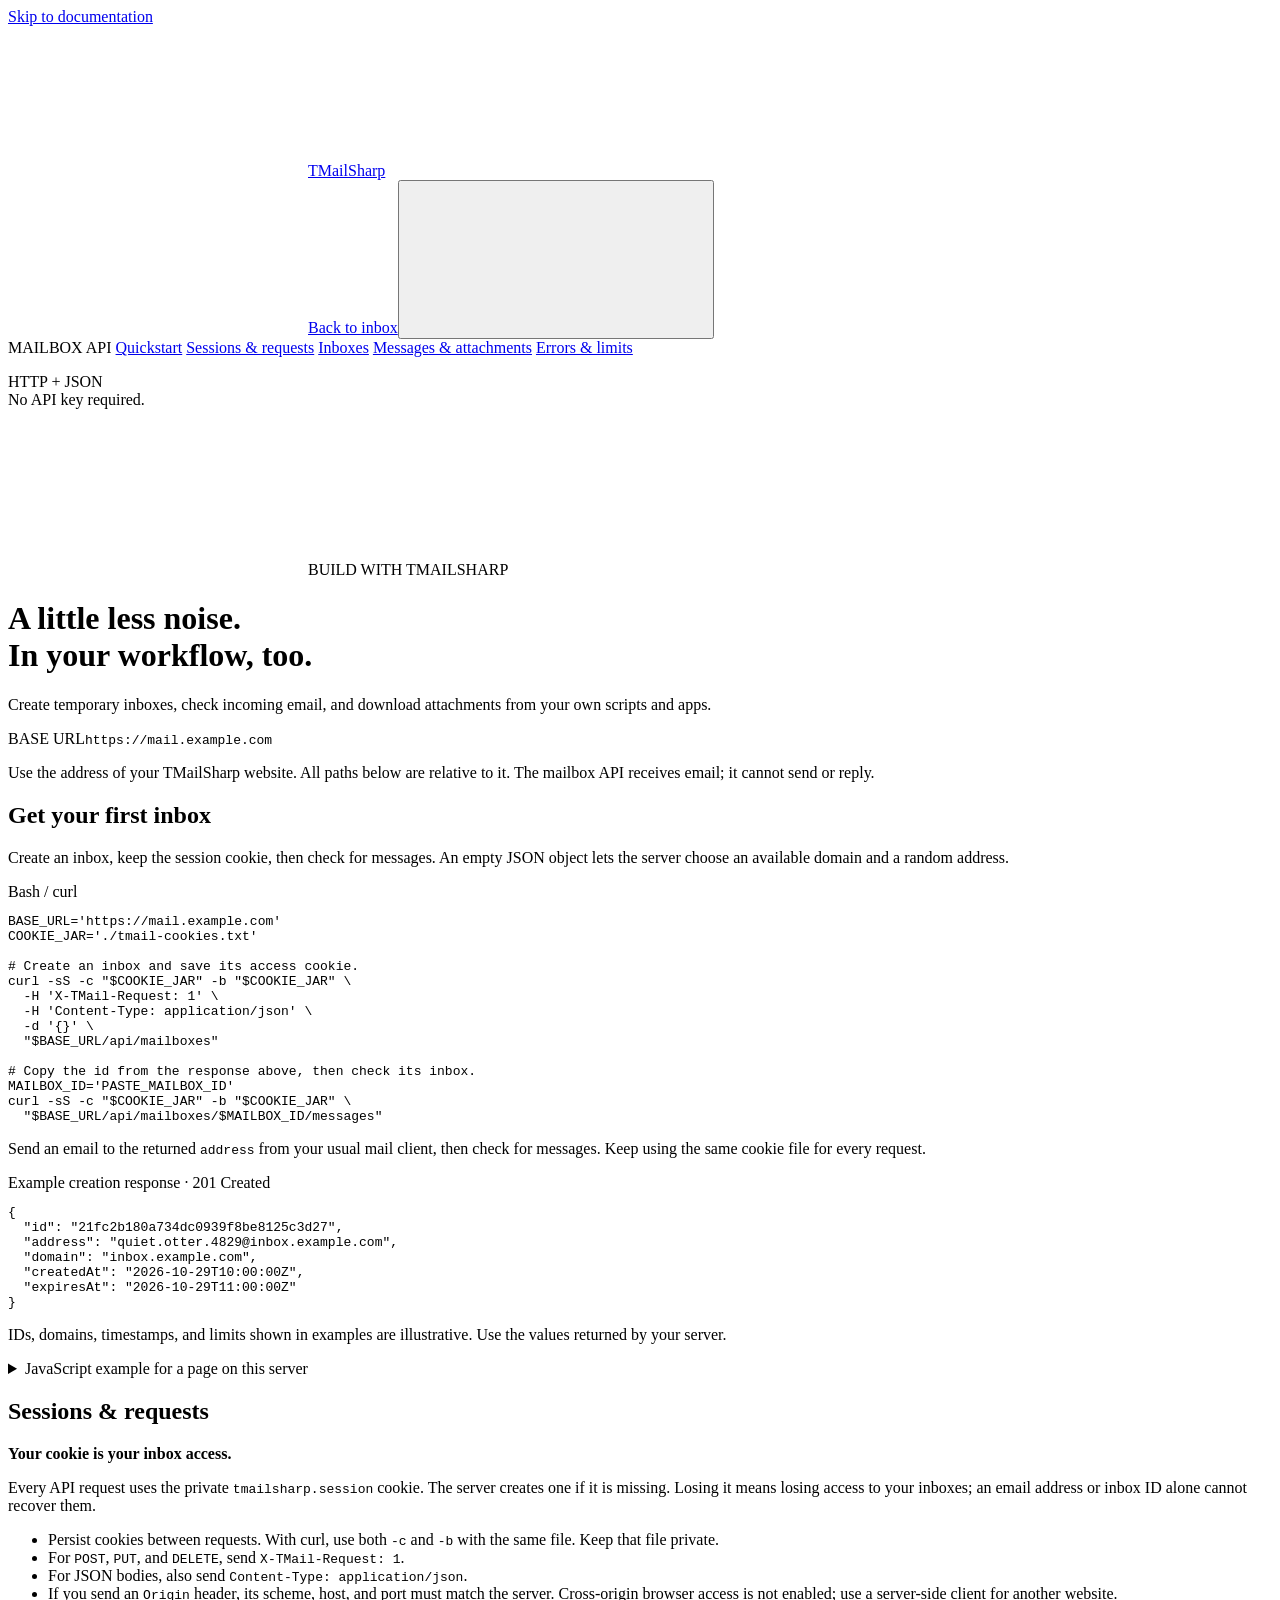
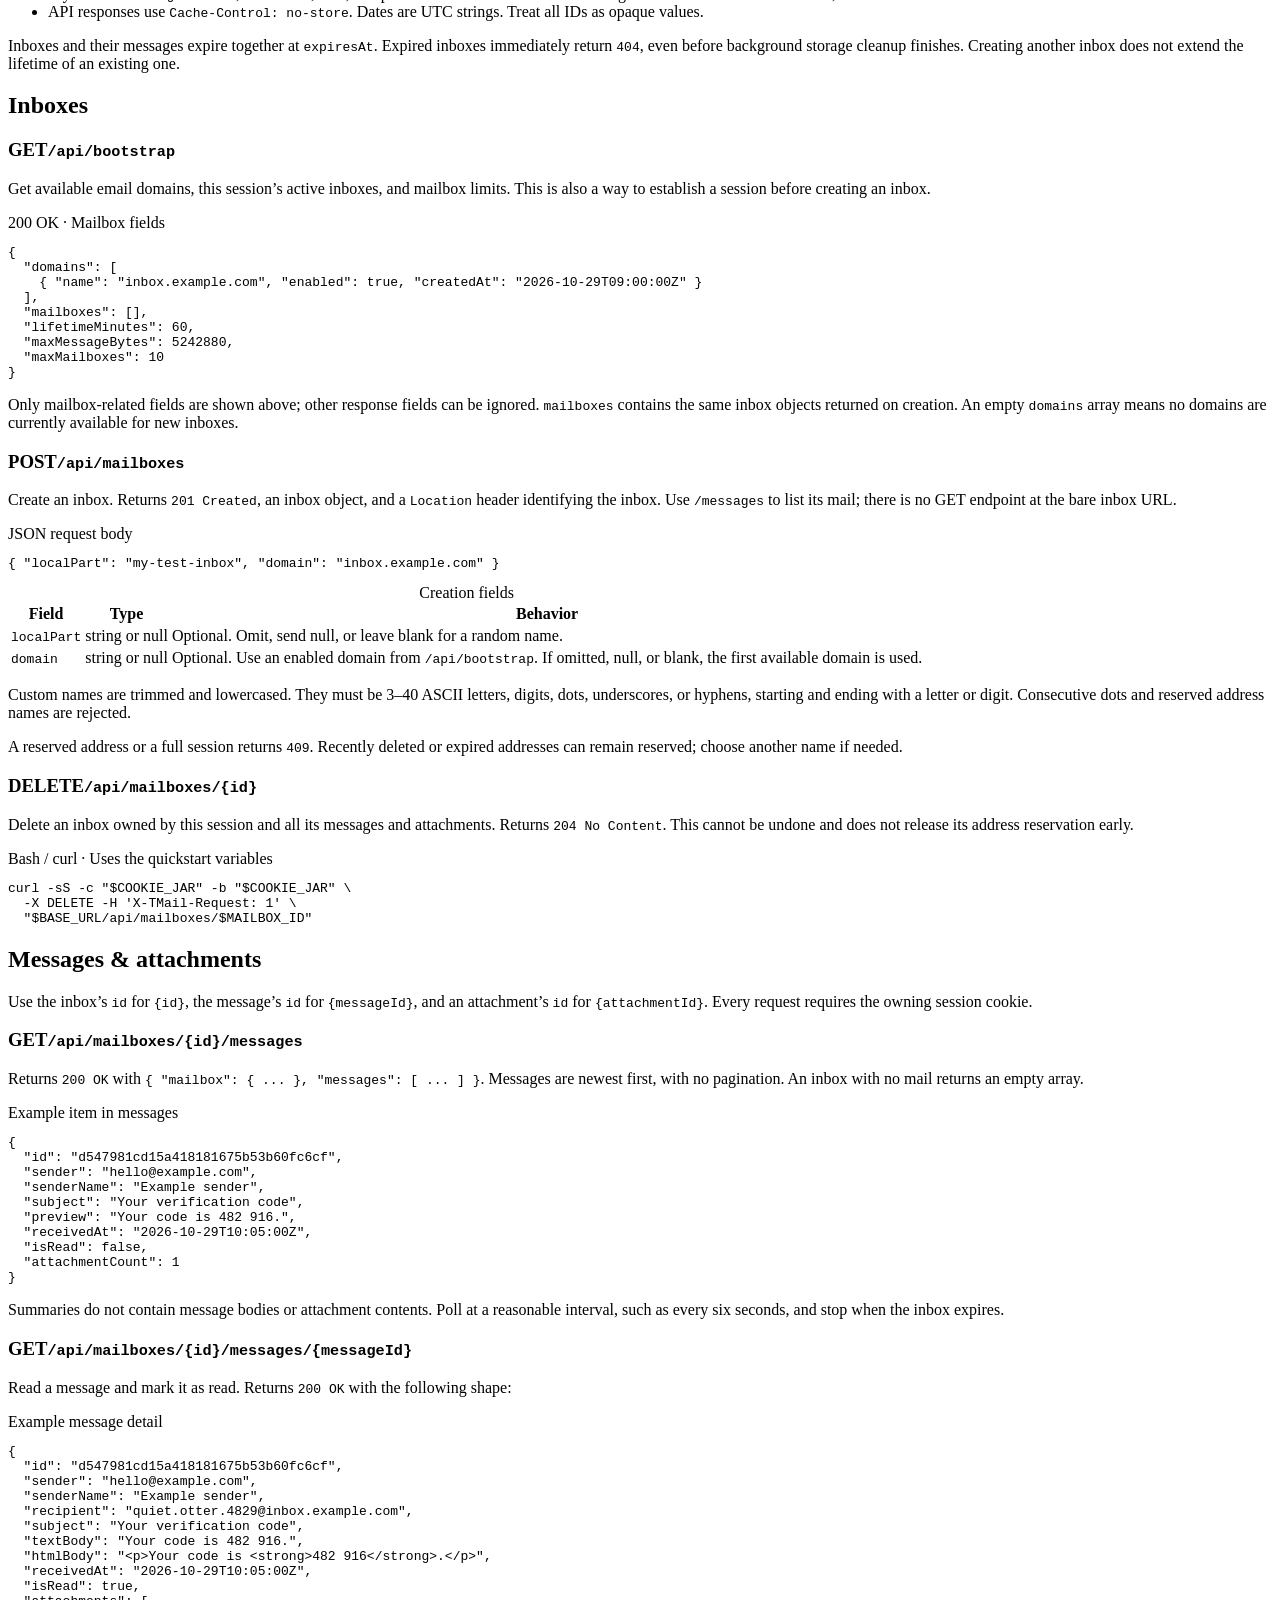
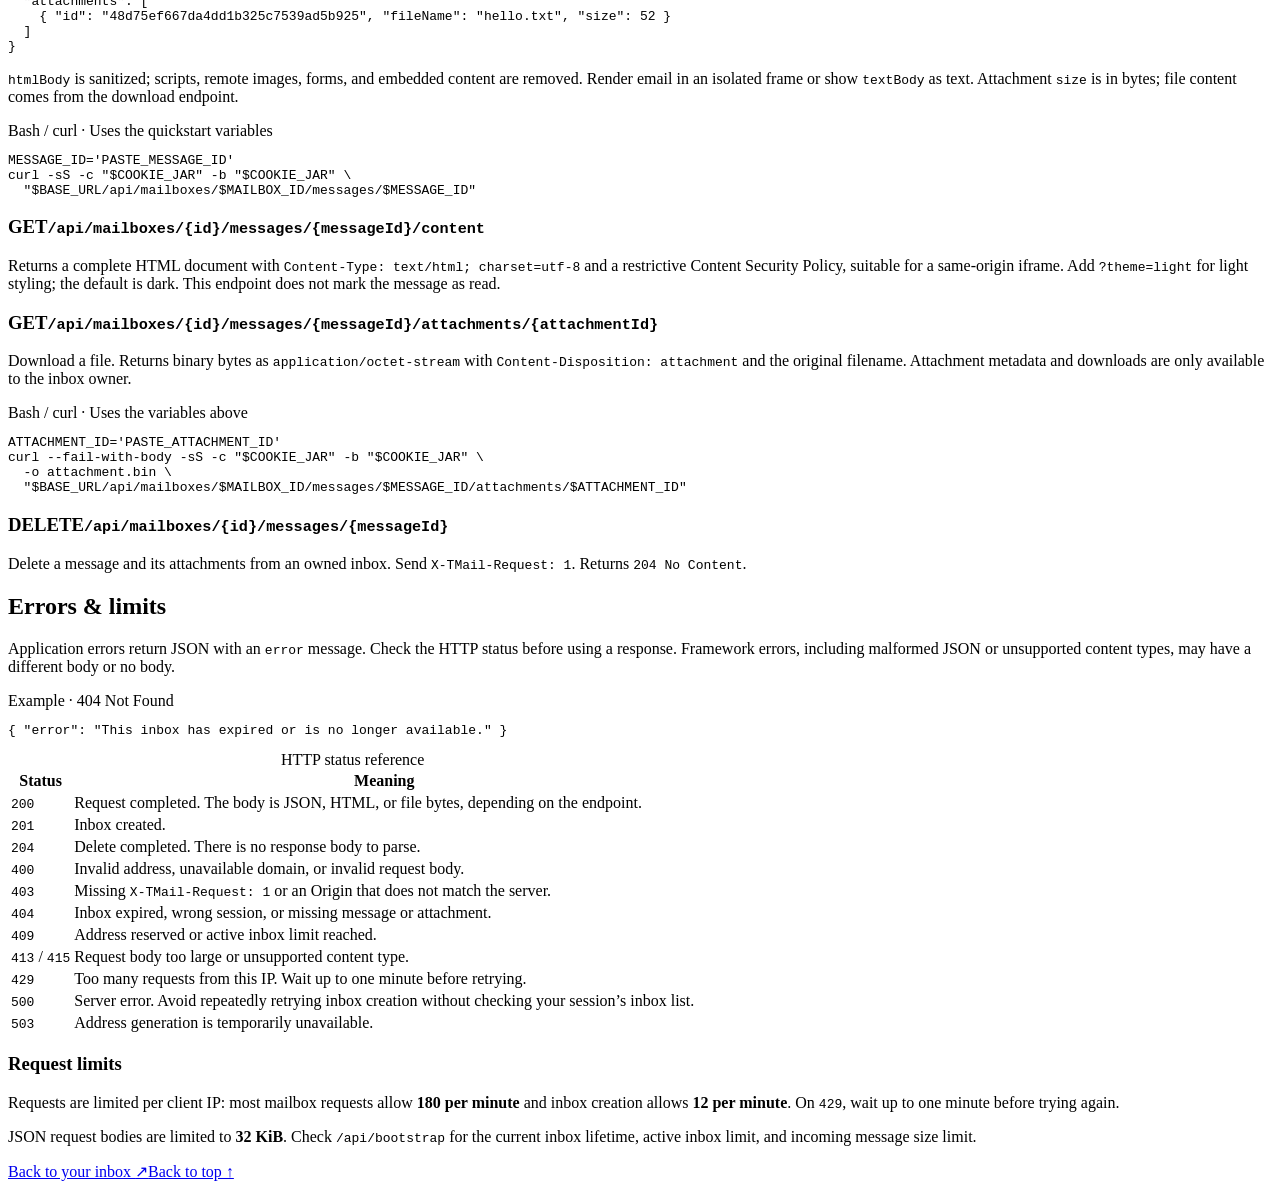
==== src/TMailSharp.Web/wwwroot/docs/index.html @ 3d4d0dec "DOCS" ====
<!doctype html>
<html lang="en" data-theme="dark">
<head>
  <meta charset="utf-8">
  <meta name="viewport" content="width=device-width, initial-scale=1">
  <meta name="description" content="Use the TMailSharp mailbox API to create temporary inboxes, read incoming email, and download attachments. Examples, session access, endpoints, and errors.">
  <meta name="theme-color" content="#0b1120">
  <title>Mailbox API documentation — TMailSharp</title>
  <link rel="icon" href="/favicon.svg" type="image/svg+xml">
  <script src="/theme.js"></script>
  <link rel="stylesheet" href="/app.css">
  <link rel="stylesheet" href="/docs/docs.css">
  <script src="/docs/docs.js" type="module"></script>
</head>
<body class="docs-page">
  <a class="docs-skip" href="#main-content">Skip to documentation</a>
  <header class="docs-header">
    <a href="/" class="brand" aria-label="TMailSharp home"><span class="brand-mark"><svg aria-hidden="true"><use href="/icons.svg#mail"/></svg></span><span>TMail<span class="brand-light">Sharp</span></span></a>
    <div class="docs-header-actions"><a href="/" class="text-button"><svg aria-hidden="true"><use href="/icons.svg#back"/></svg>Back to inbox</a><button id="theme-toggle" class="icon-button" aria-label="Switch to light mode"><svg aria-hidden="true"><use href="/icons.svg#sun"/></svg></button></div>
  </header>

  <div class="docs-layout">
    <nav class="docs-nav" aria-label="On this page">
      <span class="nav-section-label">MAILBOX API</span>
      <a href="#quickstart">Quickstart</a>
      <a href="#sessions">Sessions &amp; requests</a>
      <a href="#inboxes">Inboxes</a>
      <a href="#messages">Messages &amp; attachments</a>
      <a href="#errors">Errors &amp; limits</a>
      <p>HTTP + JSON<br>No API key required.</p>
    </nav>

    <main id="main-content" class="docs-content" tabindex="-1">
      <div class="docs-intro">
        <div class="eyebrow"><svg aria-hidden="true"><use href="/icons.svg#code"/></svg>BUILD WITH TMAILSHARP</div>
        <h1>A little less noise.<br>In your workflow, too.</h1>
        <p>Create temporary inboxes, check incoming email, and download attachments from your own scripts and apps.</p>
        <div class="docs-base"><span>BASE URL</span><code data-origin>https://mail.example.com</code></div>
        <p class="docs-caption">Use the address of your TMailSharp website. All paths below are relative to it. The mailbox API receives email; it cannot send or reply.</p>
      </div>

      <section id="quickstart" class="docs-section" aria-labelledby="quickstart-heading">
        <h2 id="quickstart-heading">Get your first inbox</h2>
        <p>Create an inbox, keep the session cookie, then check for messages. An empty JSON object lets the server choose an available domain and a random address.</p>
        <div class="docs-code"><div class="docs-code-heading"><span>Bash / curl</span></div><pre data-copyable aria-label="Quickstart curl commands"><code>BASE_URL=<span data-shell-origin>'https://mail.example.com'</span>
COOKIE_JAR='./tmail-cookies.txt'

# Create an inbox and save its access cookie.
curl -sS -c "$COOKIE_JAR" -b "$COOKIE_JAR" \
  -H 'X-TMail-Request: 1' \
  -H 'Content-Type: application/json' \
  -d '{}' \
  "$BASE_URL/api/mailboxes"

# Copy the id from the response above, then check its inbox.
MAILBOX_ID='PASTE_MAILBOX_ID'
curl -sS -c "$COOKIE_JAR" -b "$COOKIE_JAR" \
  "$BASE_URL/api/mailboxes/$MAILBOX_ID/messages"</code></pre></div>
        <p>Send an email to the returned <code>address</code> from your usual mail client, then check for messages. Keep using the same cookie file for every request.</p>
        <div class="docs-code"><div class="docs-code-heading"><span>Example creation response · 201 Created</span></div><pre data-copyable aria-label="Example inbox response"><code>{
  "id": "21fc2b180a734dc0939f8be8125c3d27",
  "address": "quiet.otter.4829@inbox.example.com",
  "domain": "inbox.example.com",
  "createdAt": "2026-10-29T10:00:00Z",
  "expiresAt": "2026-10-29T11:00:00Z"
}</code></pre></div>
        <p class="docs-caption">IDs, domains, timestamps, and limits shown in examples are illustrative. Use the values returned by your server.</p>
        <details class="docs-details">
          <summary>JavaScript example for a page on this server</summary>
          <p>Browser requests must use the same origin as TMailSharp. The browser stores the HttpOnly cookie automatically; JavaScript does not need to read it.</p>
          <div class="docs-code"><div class="docs-code-heading"><span>JavaScript / fetch</span></div><pre data-copyable aria-label="JavaScript inbox example"><code>const created = await fetch('/api/mailboxes', {
  method: 'POST',
  credentials: 'same-origin',
  headers: {
    'Content-Type': 'application/json',
    'X-TMail-Request': '1'
  },
  body: JSON.stringify({})
});
const inbox = await created.json();
if (!created.ok) throw new Error(inbox.error || `HTTP ${created.status}`);

const response = await fetch(`/api/mailboxes/${inbox.id}/messages`, {
  credentials: 'same-origin'
});
const result = await response.json();
if (!response.ok) throw new Error(result.error || `HTTP ${response.status}`);
console.log(inbox.address, result.messages);</code></pre></div>
        </details>
      </section>

      <section id="sessions" class="docs-section" aria-labelledby="sessions-heading">
        <h2 id="sessions-heading">Sessions &amp; requests</h2>
        <div class="docs-note"><strong>Your cookie is your inbox access.</strong><p>Every API request uses the private <code>tmailsharp.session</code> cookie. The server creates one if it is missing. Losing it means losing access to your inboxes; an email address or inbox ID alone cannot recover them.</p></div>
        <ul>
          <li>Persist cookies between requests. With curl, use both <code>-c</code> and <code>-b</code> with the same file. Keep that file private.</li>
          <li>For <code>POST</code>, <code>PUT</code>, and <code>DELETE</code>, send <code>X-TMail-Request: 1</code>.</li>
          <li>For JSON bodies, also send <code>Content-Type: application/json</code>.</li>
          <li>If you send an <code>Origin</code> header, its scheme, host, and port must match the server. Cross-origin browser access is not enabled; use a server-side client for another website.</li>
          <li>API responses use <code>Cache-Control: no-store</code>. Dates are UTC strings. Treat all IDs as opaque values.</li>
        </ul>
        <p>Inboxes and their messages expire together at <code>expiresAt</code>. Expired inboxes immediately return <code>404</code>, even before background storage cleanup finishes. Creating another inbox does not extend the lifetime of an existing one.</p>
      </section>

      <section id="inboxes" class="docs-section" aria-labelledby="inboxes-heading">
        <h2 id="inboxes-heading">Inboxes</h2>
        <article class="docs-endpoint" id="bootstrap">
          <h3><span class="docs-method">GET</span><code>/api/bootstrap</code></h3>
          <p>Get available email domains, this session’s active inboxes, and mailbox limits. This is also a way to establish a session before creating an inbox.</p>
          <div class="docs-code"><div class="docs-code-heading"><span>200 OK · Mailbox fields</span></div><pre data-copyable aria-label="Bootstrap mailbox fields"><code>{
  "domains": [
    { "name": "inbox.example.com", "enabled": true, "createdAt": "2026-10-29T09:00:00Z" }
  ],
  "mailboxes": [],
  "lifetimeMinutes": 60,
  "maxMessageBytes": 5242880,
  "maxMailboxes": 10
}</code></pre></div>
          <p>Only mailbox-related fields are shown above; other response fields can be ignored. <code>mailboxes</code> contains the same inbox objects returned on creation. An empty <code>domains</code> array means no domains are currently available for new inboxes.</p>
        </article>
        <article class="docs-endpoint" id="create-inbox">
          <h3><span class="docs-method docs-method-post">POST</span><code>/api/mailboxes</code></h3>
          <p>Create an inbox. Returns <code>201 Created</code>, an inbox object, and a <code>Location</code> header identifying the inbox. Use <code>/messages</code> to list its mail; there is no GET endpoint at the bare inbox URL.</p>
          <div class="docs-code"><div class="docs-code-heading"><span>JSON request body</span></div><pre data-copyable aria-label="Create inbox request"><code>{ "localPart": "my-test-inbox", "domain": "inbox.example.com" }</code></pre></div>
          <div class="docs-table-wrap"><table><caption>Creation fields</caption><thead><tr><th>Field</th><th>Type</th><th>Behavior</th></tr></thead><tbody>
            <tr><td><code>localPart</code></td><td>string or null</td><td>Optional. Omit, send null, or leave blank for a random name.</td></tr>
            <tr><td><code>domain</code></td><td>string or null</td><td>Optional. Use an enabled domain from <code>/api/bootstrap</code>. If omitted, null, or blank, the first available domain is used.</td></tr>
          </tbody></table></div>
          <p>Custom names are trimmed and lowercased. They must be 3–40 ASCII letters, digits, dots, underscores, or hyphens, starting and ending with a letter or digit. Consecutive dots and reserved address names are rejected.</p>
          <p>A reserved address or a full session returns <code>409</code>. Recently deleted or expired addresses can remain reserved; choose another name if needed.</p>
        </article>
        <article class="docs-endpoint" id="delete-inbox">
          <h3><span class="docs-method docs-method-delete">DELETE</span><code>/api/mailboxes/{id}</code></h3>
          <p>Delete an inbox owned by this session and all its messages and attachments. Returns <code>204 No Content</code>. This cannot be undone and does not release its address reservation early.</p>
          <div class="docs-code"><div class="docs-code-heading"><span>Bash / curl · Uses the quickstart variables</span></div><pre data-copyable aria-label="Delete inbox command"><code>curl -sS -c "$COOKIE_JAR" -b "$COOKIE_JAR" \
  -X DELETE -H 'X-TMail-Request: 1' \
  "$BASE_URL/api/mailboxes/$MAILBOX_ID"</code></pre></div>
        </article>
      </section>

      <section id="messages" class="docs-section" aria-labelledby="messages-heading">
        <h2 id="messages-heading">Messages &amp; attachments</h2>
        <p>Use the inbox’s <code>id</code> for <code>{id}</code>, the message’s <code>id</code> for <code>{messageId}</code>, and an attachment’s <code>id</code> for <code>{attachmentId}</code>. Every request requires the owning session cookie.</p>
        <article class="docs-endpoint" id="list-messages">
          <h3><span class="docs-method">GET</span><code>/api/mailboxes/{id}/messages</code></h3>
          <p>Returns <code>200 OK</code> with <code>{ "mailbox": { ... }, "messages": [ ... ] }</code>. Messages are newest first, with no pagination. An inbox with no mail returns an empty array.</p>
          <div class="docs-code"><div class="docs-code-heading"><span>Example item in messages</span></div><pre data-copyable aria-label="Message summary response"><code>{
  "id": "d547981cd15a418181675b53b60fc6cf",
  "sender": "hello@example.com",
  "senderName": "Example sender",
  "subject": "Your verification code",
  "preview": "Your code is 482 916.",
  "receivedAt": "2026-10-29T10:05:00Z",
  "isRead": false,
  "attachmentCount": 1
}</code></pre></div>
          <p>Summaries do not contain message bodies or attachment contents. Poll at a reasonable interval, such as every six seconds, and stop when the inbox expires.</p>
        </article>
        <article class="docs-endpoint" id="read-message">
          <h3><span class="docs-method">GET</span><code>/api/mailboxes/{id}/messages/{messageId}</code></h3>
          <p>Read a message and mark it as read. Returns <code>200 OK</code> with the following shape:</p>
          <div class="docs-code"><div class="docs-code-heading"><span>Example message detail</span></div><pre data-copyable aria-label="Message detail response"><code>{
  "id": "d547981cd15a418181675b53b60fc6cf",
  "sender": "hello@example.com",
  "senderName": "Example sender",
  "recipient": "quiet.otter.4829@inbox.example.com",
  "subject": "Your verification code",
  "textBody": "Your code is 482 916.",
  "htmlBody": "&lt;p&gt;Your code is &lt;strong&gt;482 916&lt;/strong&gt;.&lt;/p&gt;",
  "receivedAt": "2026-10-29T10:05:00Z",
  "isRead": true,
  "attachments": [
    { "id": "48d75ef667da4dd1b325c7539ad5b925", "fileName": "hello.txt", "size": 52 }
  ]
}</code></pre></div>
          <p><code>htmlBody</code> is sanitized; scripts, remote images, forms, and embedded content are removed. Render email in an isolated frame or show <code>textBody</code> as text. Attachment <code>size</code> is in bytes; file content comes from the download endpoint.</p>
          <div class="docs-code"><div class="docs-code-heading"><span>Bash / curl · Uses the quickstart variables</span></div><pre data-copyable aria-label="Read message command"><code>MESSAGE_ID='PASTE_MESSAGE_ID'
curl -sS -c "$COOKIE_JAR" -b "$COOKIE_JAR" \
  "$BASE_URL/api/mailboxes/$MAILBOX_ID/messages/$MESSAGE_ID"</code></pre></div>
        </article>
        <article class="docs-endpoint" id="message-html">
          <h3><span class="docs-method">GET</span><code>/api/mailboxes/{id}/messages/{messageId}/content</code></h3>
          <p>Returns a complete HTML document with <code>Content-Type: text/html; charset=utf-8</code> and a restrictive Content Security Policy, suitable for a same-origin iframe. Add <code>?theme=light</code> for light styling; the default is dark. This endpoint does not mark the message as read.</p>
        </article>
        <article class="docs-endpoint" id="download-attachment">
          <h3><span class="docs-method">GET</span><code>/api/mailboxes/{id}/messages/{messageId}/attachments/{attachmentId}</code></h3>
          <p>Download a file. Returns binary bytes as <code>application/octet-stream</code> with <code>Content-Disposition: attachment</code> and the original filename. Attachment metadata and downloads are only available to the inbox owner.</p>
          <div class="docs-code"><div class="docs-code-heading"><span>Bash / curl · Uses the variables above</span></div><pre data-copyable aria-label="Download attachment command"><code>ATTACHMENT_ID='PASTE_ATTACHMENT_ID'
curl --fail-with-body -sS -c "$COOKIE_JAR" -b "$COOKIE_JAR" \
  -o attachment.bin \
  "$BASE_URL/api/mailboxes/$MAILBOX_ID/messages/$MESSAGE_ID/attachments/$ATTACHMENT_ID"</code></pre></div>
        </article>
        <article class="docs-endpoint" id="delete-message">
          <h3><span class="docs-method docs-method-delete">DELETE</span><code>/api/mailboxes/{id}/messages/{messageId}</code></h3>
          <p>Delete a message and its attachments from an owned inbox. Send <code>X-TMail-Request: 1</code>. Returns <code>204 No Content</code>.</p>
        </article>
      </section>

      <section id="errors" class="docs-section" aria-labelledby="errors-heading">
        <h2 id="errors-heading">Errors &amp; limits</h2>
        <p>Application errors return JSON with an <code>error</code> message. Check the HTTP status before using a response. Framework errors, including malformed JSON or unsupported content types, may have a different body or no body.</p>
        <div class="docs-code"><div class="docs-code-heading"><span>Example · 404 Not Found</span></div><pre data-copyable aria-label="Error response"><code>{ "error": "This inbox has expired or is no longer available." }</code></pre></div>
        <div class="docs-table-wrap"><table><caption>HTTP status reference</caption><thead><tr><th>Status</th><th>Meaning</th></tr></thead><tbody>
          <tr><td><code>200</code></td><td>Request completed. The body is JSON, HTML, or file bytes, depending on the endpoint.</td></tr>
          <tr><td><code>201</code></td><td>Inbox created.</td></tr>
          <tr><td><code>204</code></td><td>Delete completed. There is no response body to parse.</td></tr>
          <tr><td><code>400</code></td><td>Invalid address, unavailable domain, or invalid request body.</td></tr>
          <tr><td><code>403</code></td><td>Missing <code>X-TMail-Request: 1</code> or an Origin that does not match the server.</td></tr>
          <tr><td><code>404</code></td><td>Inbox expired, wrong session, or missing message or attachment.</td></tr>
          <tr><td><code>409</code></td><td>Address reserved or active inbox limit reached.</td></tr>
          <tr><td><code>413</code> / <code>415</code></td><td>Request body too large or unsupported content type.</td></tr>
          <tr><td><code>429</code></td><td>Too many requests from this IP. Wait up to one minute before retrying.</td></tr>
          <tr><td><code>500</code></td><td>Server error. Avoid repeatedly retrying inbox creation without checking your session’s inbox list.</td></tr>
          <tr><td><code>503</code></td><td>Address generation is temporarily unavailable.</td></tr>
        </tbody></table></div>
        <h3 class="docs-subheading">Request limits</h3>
        <p>Requests are limited per client IP: most mailbox requests allow <strong>180 per minute</strong> and inbox creation allows <strong>12 per minute</strong>. On <code>429</code>, wait up to one minute before trying again.</p>
        <p>JSON request bodies are limited to <strong>32 KiB</strong>. Check <code>/api/bootstrap</code> for the current inbox lifetime, active inbox limit, and incoming message size limit.</p>
      </section>
      <footer class="docs-footer"><a href="/">Back to your inbox <span aria-hidden="true">↗</span></a><a href="#main-content">Back to top ↑</a></footer>
    </main>
  </div>
  <div id="copy-status" class="docs-sr-only" role="status" aria-live="polite"></div>
</body>
</html>
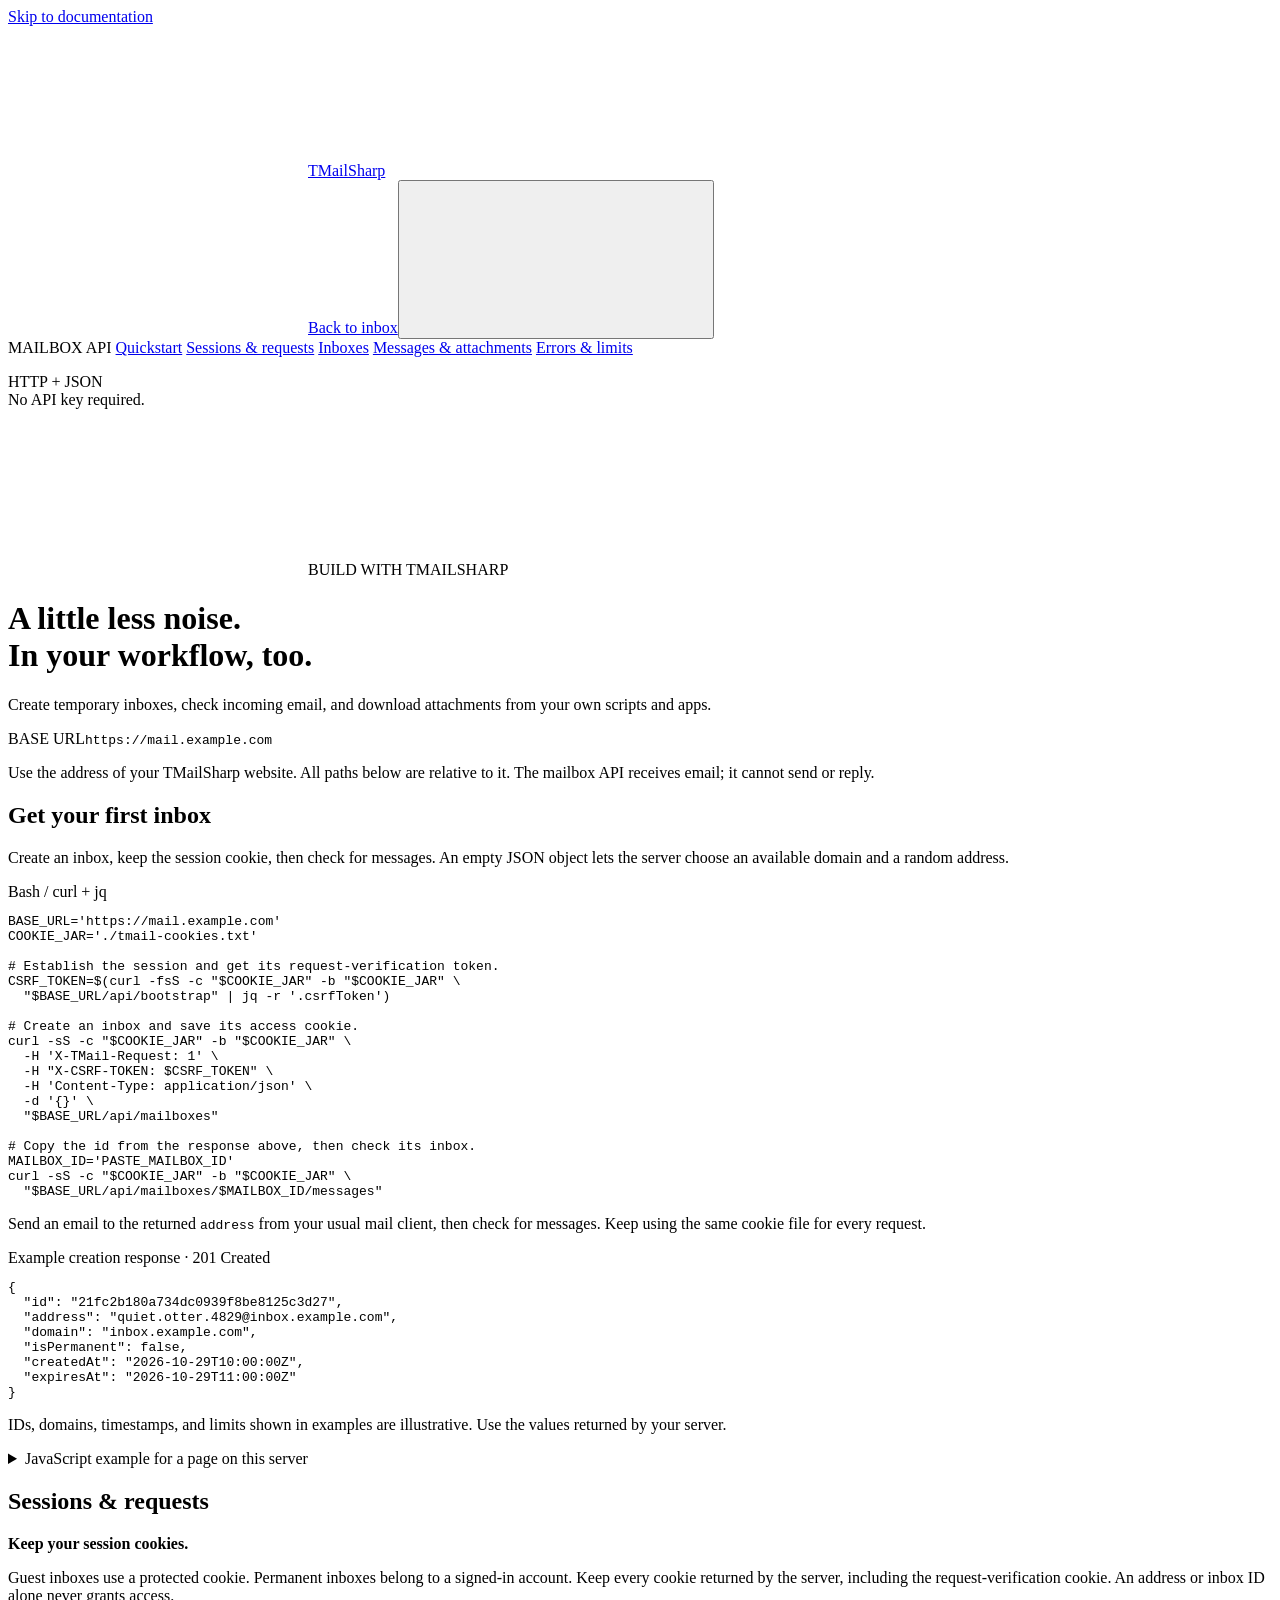
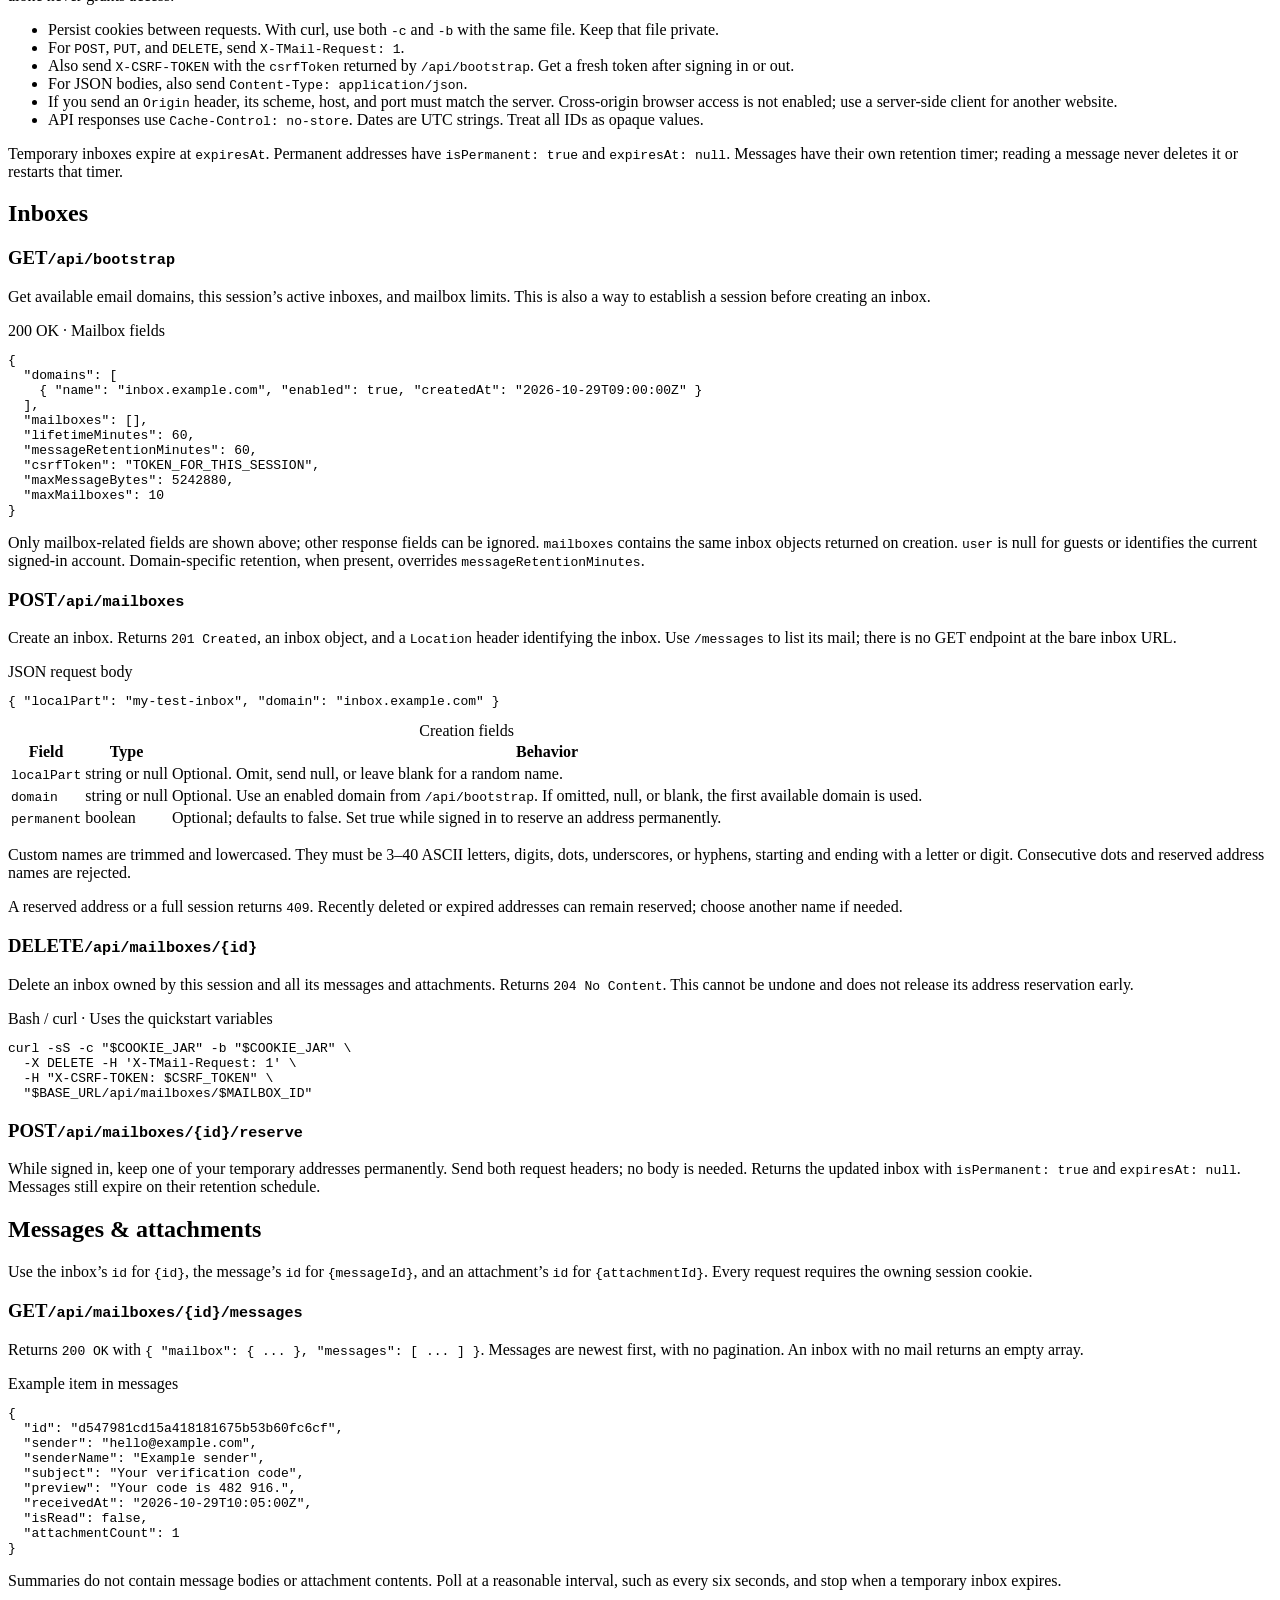
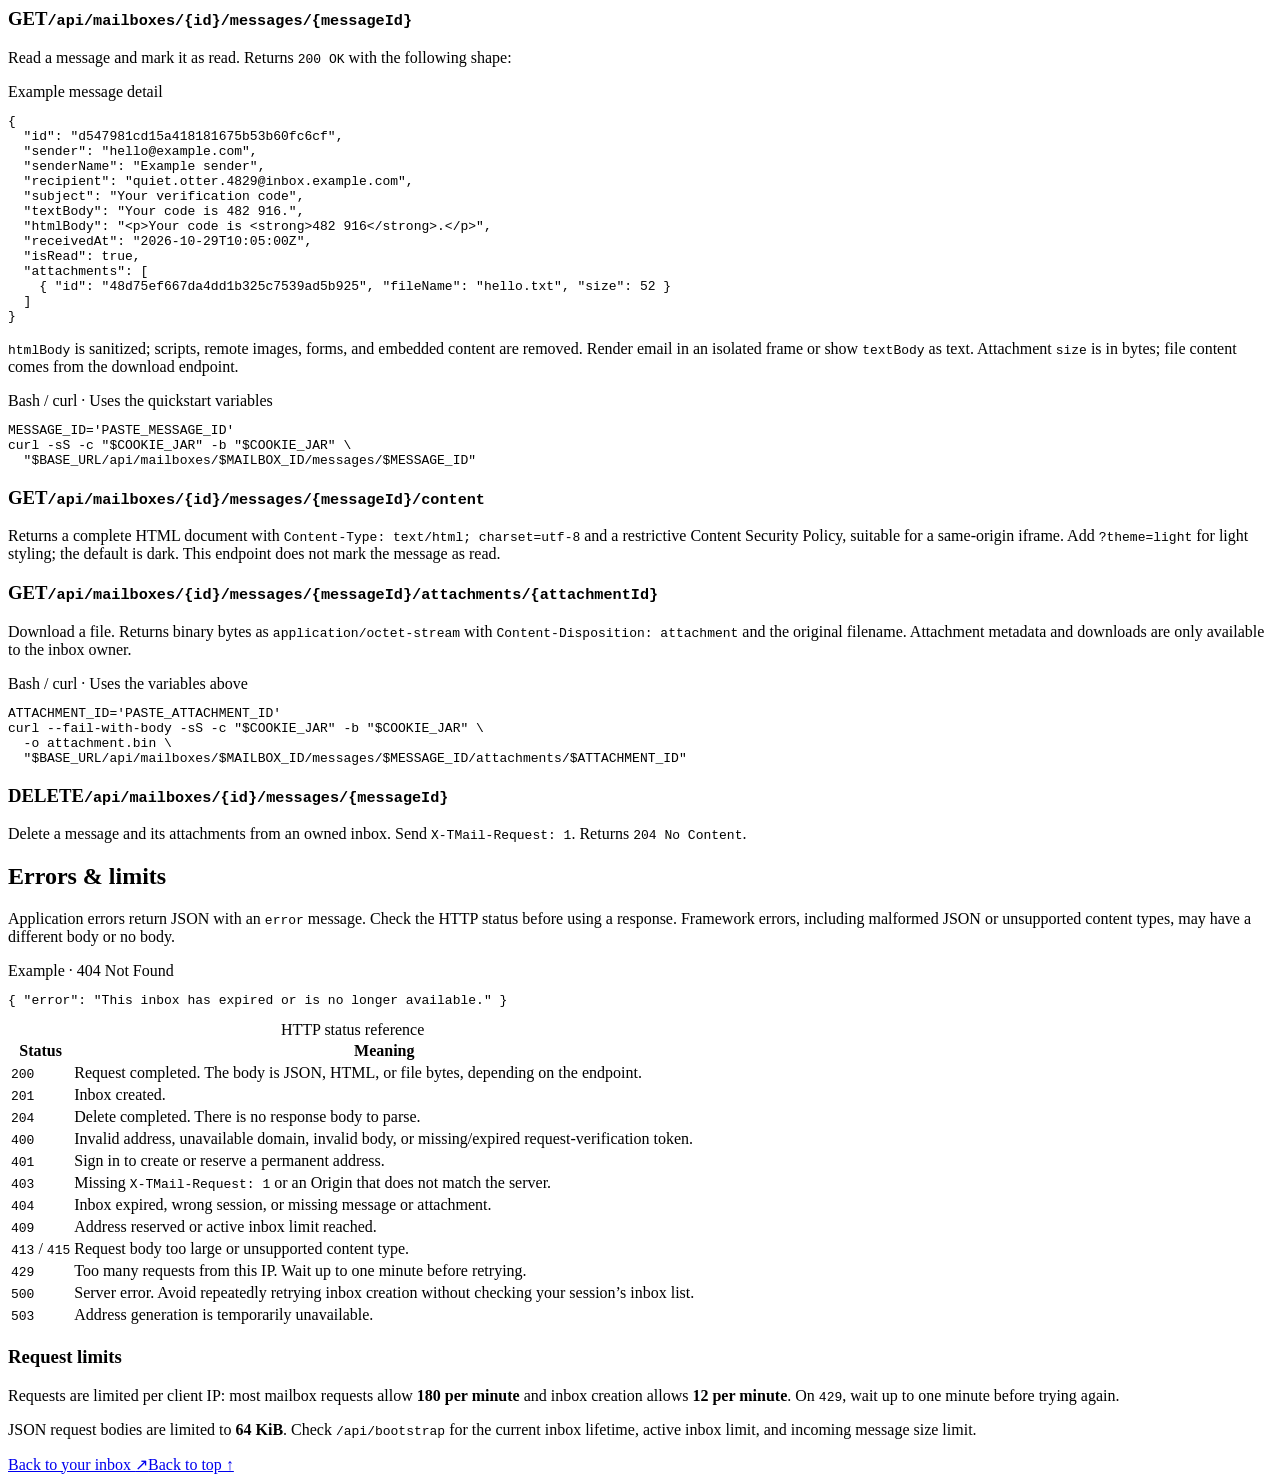
==== commit 67f7bfb2: "Migrate v1.1.0 to MVC and Identity with permanent mailboxes" ====
--- a/src/TMailSharp.Web/wwwroot/docs/index.html
+++ b/src/TMailSharp.Web/wwwroot/docs/index.html
@@ -42,12 +42,17 @@
       <section id="quickstart" class="docs-section" aria-labelledby="quickstart-heading">
         <h2 id="quickstart-heading">Get your first inbox</h2>
         <p>Create an inbox, keep the session cookie, then check for messages. An empty JSON object lets the server choose an available domain and a random address.</p>
-        <div class="docs-code"><div class="docs-code-heading"><span>Bash / curl</span></div><pre data-copyable aria-label="Quickstart curl commands"><code>BASE_URL=<span data-shell-origin>'https://mail.example.com'</span>
+        <div class="docs-code"><div class="docs-code-heading"><span>Bash / curl + jq</span></div><pre data-copyable aria-label="Quickstart curl commands"><code>BASE_URL=<span data-shell-origin>'https://mail.example.com'</span>
 COOKIE_JAR='./tmail-cookies.txt'
+
+# Establish the session and get its request-verification token.
+CSRF_TOKEN=$(curl -fsS -c "$COOKIE_JAR" -b "$COOKIE_JAR" \
+  "$BASE_URL/api/bootstrap" | jq -r '.csrfToken')
 
 # Create an inbox and save its access cookie.
 curl -sS -c "$COOKIE_JAR" -b "$COOKIE_JAR" \
   -H 'X-TMail-Request: 1' \
+  -H "X-CSRF-TOKEN: $CSRF_TOKEN" \
   -H 'Content-Type: application/json' \
   -d '{}' \
   "$BASE_URL/api/mailboxes"
@@ -61,6 +66,7 @@
   "id": "21fc2b180a734dc0939f8be8125c3d27",
   "address": "quiet.otter.4829@inbox.example.com",
   "domain": "inbox.example.com",
+  "isPermanent": false,
   "createdAt": "2026-10-29T10:00:00Z",
   "expiresAt": "2026-10-29T11:00:00Z"
 }</code></pre></div>
@@ -68,12 +74,16 @@
         <details class="docs-details">
           <summary>JavaScript example for a page on this server</summary>
           <p>Browser requests must use the same origin as TMailSharp. The browser stores the HttpOnly cookie automatically; JavaScript does not need to read it.</p>
-          <div class="docs-code"><div class="docs-code-heading"><span>JavaScript / fetch</span></div><pre data-copyable aria-label="JavaScript inbox example"><code>const created = await fetch('/api/mailboxes', {
+          <div class="docs-code"><div class="docs-code-heading"><span>JavaScript / fetch</span></div><pre data-copyable aria-label="JavaScript inbox example"><code>const bootstrap = await fetch('/api/bootstrap', { credentials: 'same-origin' });
+if (!bootstrap.ok) throw new Error('Could not start the session.');
+const { csrfToken } = await bootstrap.json();
+const created = await fetch('/api/mailboxes', {
   method: 'POST',
   credentials: 'same-origin',
   headers: {
     'Content-Type': 'application/json',
-    'X-TMail-Request': '1'
+    'X-TMail-Request': '1',
+    'X-CSRF-TOKEN': csrfToken
   },
   body: JSON.stringify({})
 });
@@ -91,15 +101,16 @@
 
       <section id="sessions" class="docs-section" aria-labelledby="sessions-heading">
         <h2 id="sessions-heading">Sessions &amp; requests</h2>
-        <div class="docs-note"><strong>Your cookie is your inbox access.</strong><p>Every API request uses the private <code>tmailsharp.session</code> cookie. The server creates one if it is missing. Losing it means losing access to your inboxes; an email address or inbox ID alone cannot recover them.</p></div>
+        <div class="docs-note"><strong>Keep your session cookies.</strong><p>Guest inboxes use a protected cookie. Permanent inboxes belong to a signed-in account. Keep every cookie returned by the server, including the request-verification cookie. An address or inbox ID alone never grants access.</p></div>
         <ul>
           <li>Persist cookies between requests. With curl, use both <code>-c</code> and <code>-b</code> with the same file. Keep that file private.</li>
           <li>For <code>POST</code>, <code>PUT</code>, and <code>DELETE</code>, send <code>X-TMail-Request: 1</code>.</li>
+          <li>Also send <code>X-CSRF-TOKEN</code> with the <code>csrfToken</code> returned by <code>/api/bootstrap</code>. Get a fresh token after signing in or out.</li>
           <li>For JSON bodies, also send <code>Content-Type: application/json</code>.</li>
           <li>If you send an <code>Origin</code> header, its scheme, host, and port must match the server. Cross-origin browser access is not enabled; use a server-side client for another website.</li>
           <li>API responses use <code>Cache-Control: no-store</code>. Dates are UTC strings. Treat all IDs as opaque values.</li>
         </ul>
-        <p>Inboxes and their messages expire together at <code>expiresAt</code>. Expired inboxes immediately return <code>404</code>, even before background storage cleanup finishes. Creating another inbox does not extend the lifetime of an existing one.</p>
+        <p>Temporary inboxes expire at <code>expiresAt</code>. Permanent addresses have <code>isPermanent: true</code> and <code>expiresAt: null</code>. Messages have their own retention timer; reading a message never deletes it or restarts that timer.</p>
       </section>
 
       <section id="inboxes" class="docs-section" aria-labelledby="inboxes-heading">
@@ -113,10 +124,12 @@
   ],
   "mailboxes": [],
   "lifetimeMinutes": 60,
+  "messageRetentionMinutes": 60,
+  "csrfToken": "TOKEN_FOR_THIS_SESSION",
   "maxMessageBytes": 5242880,
   "maxMailboxes": 10
 }</code></pre></div>
-          <p>Only mailbox-related fields are shown above; other response fields can be ignored. <code>mailboxes</code> contains the same inbox objects returned on creation. An empty <code>domains</code> array means no domains are currently available for new inboxes.</p>
+          <p>Only mailbox-related fields are shown above; other response fields can be ignored. <code>mailboxes</code> contains the same inbox objects returned on creation. <code>user</code> is null for guests or identifies the current signed-in account. Domain-specific retention, when present, overrides <code>messageRetentionMinutes</code>.</p>
         </article>
         <article class="docs-endpoint" id="create-inbox">
           <h3><span class="docs-method docs-method-post">POST</span><code>/api/mailboxes</code></h3>
@@ -125,6 +138,7 @@
           <div class="docs-table-wrap"><table><caption>Creation fields</caption><thead><tr><th>Field</th><th>Type</th><th>Behavior</th></tr></thead><tbody>
             <tr><td><code>localPart</code></td><td>string or null</td><td>Optional. Omit, send null, or leave blank for a random name.</td></tr>
             <tr><td><code>domain</code></td><td>string or null</td><td>Optional. Use an enabled domain from <code>/api/bootstrap</code>. If omitted, null, or blank, the first available domain is used.</td></tr>
+            <tr><td><code>permanent</code></td><td>boolean</td><td>Optional; defaults to false. Set true while signed in to reserve an address permanently.</td></tr>
           </tbody></table></div>
           <p>Custom names are trimmed and lowercased. They must be 3–40 ASCII letters, digits, dots, underscores, or hyphens, starting and ending with a letter or digit. Consecutive dots and reserved address names are rejected.</p>
           <p>A reserved address or a full session returns <code>409</code>. Recently deleted or expired addresses can remain reserved; choose another name if needed.</p>
@@ -134,7 +148,12 @@
           <p>Delete an inbox owned by this session and all its messages and attachments. Returns <code>204 No Content</code>. This cannot be undone and does not release its address reservation early.</p>
           <div class="docs-code"><div class="docs-code-heading"><span>Bash / curl · Uses the quickstart variables</span></div><pre data-copyable aria-label="Delete inbox command"><code>curl -sS -c "$COOKIE_JAR" -b "$COOKIE_JAR" \
   -X DELETE -H 'X-TMail-Request: 1' \
+  -H "X-CSRF-TOKEN: $CSRF_TOKEN" \
   "$BASE_URL/api/mailboxes/$MAILBOX_ID"</code></pre></div>
+        </article>
+        <article class="docs-endpoint" id="reserve-inbox">
+          <h3><span class="docs-method docs-method-post">POST</span><code>/api/mailboxes/{id}/reserve</code></h3>
+          <p>While signed in, keep one of your temporary addresses permanently. Send both request headers; no body is needed. Returns the updated inbox with <code>isPermanent: true</code> and <code>expiresAt: null</code>. Messages still expire on their retention schedule.</p>
         </article>
       </section>
 
@@ -154,7 +173,7 @@
   "isRead": false,
   "attachmentCount": 1
 }</code></pre></div>
-          <p>Summaries do not contain message bodies or attachment contents. Poll at a reasonable interval, such as every six seconds, and stop when the inbox expires.</p>
+          <p>Summaries do not contain message bodies or attachment contents. Poll at a reasonable interval, such as every six seconds, and stop when a temporary inbox expires.</p>
         </article>
         <article class="docs-endpoint" id="read-message">
           <h3><span class="docs-method">GET</span><code>/api/mailboxes/{id}/messages/{messageId}</code></h3>
@@ -204,7 +223,8 @@
           <tr><td><code>200</code></td><td>Request completed. The body is JSON, HTML, or file bytes, depending on the endpoint.</td></tr>
           <tr><td><code>201</code></td><td>Inbox created.</td></tr>
           <tr><td><code>204</code></td><td>Delete completed. There is no response body to parse.</td></tr>
-          <tr><td><code>400</code></td><td>Invalid address, unavailable domain, or invalid request body.</td></tr>
+          <tr><td><code>400</code></td><td>Invalid address, unavailable domain, invalid body, or missing/expired request-verification token.</td></tr>
+          <tr><td><code>401</code></td><td>Sign in to create or reserve a permanent address.</td></tr>
           <tr><td><code>403</code></td><td>Missing <code>X-TMail-Request: 1</code> or an Origin that does not match the server.</td></tr>
           <tr><td><code>404</code></td><td>Inbox expired, wrong session, or missing message or attachment.</td></tr>
           <tr><td><code>409</code></td><td>Address reserved or active inbox limit reached.</td></tr>
@@ -215,7 +235,7 @@
         </tbody></table></div>
         <h3 class="docs-subheading">Request limits</h3>
         <p>Requests are limited per client IP: most mailbox requests allow <strong>180 per minute</strong> and inbox creation allows <strong>12 per minute</strong>. On <code>429</code>, wait up to one minute before trying again.</p>
-        <p>JSON request bodies are limited to <strong>32 KiB</strong>. Check <code>/api/bootstrap</code> for the current inbox lifetime, active inbox limit, and incoming message size limit.</p>
+        <p>JSON request bodies are limited to <strong>64 KiB</strong>. Check <code>/api/bootstrap</code> for the current inbox lifetime, active inbox limit, and incoming message size limit.</p>
       </section>
       <footer class="docs-footer"><a href="/">Back to your inbox <span aria-hidden="true">↗</span></a><a href="#main-content">Back to top ↑</a></footer>
     </main>
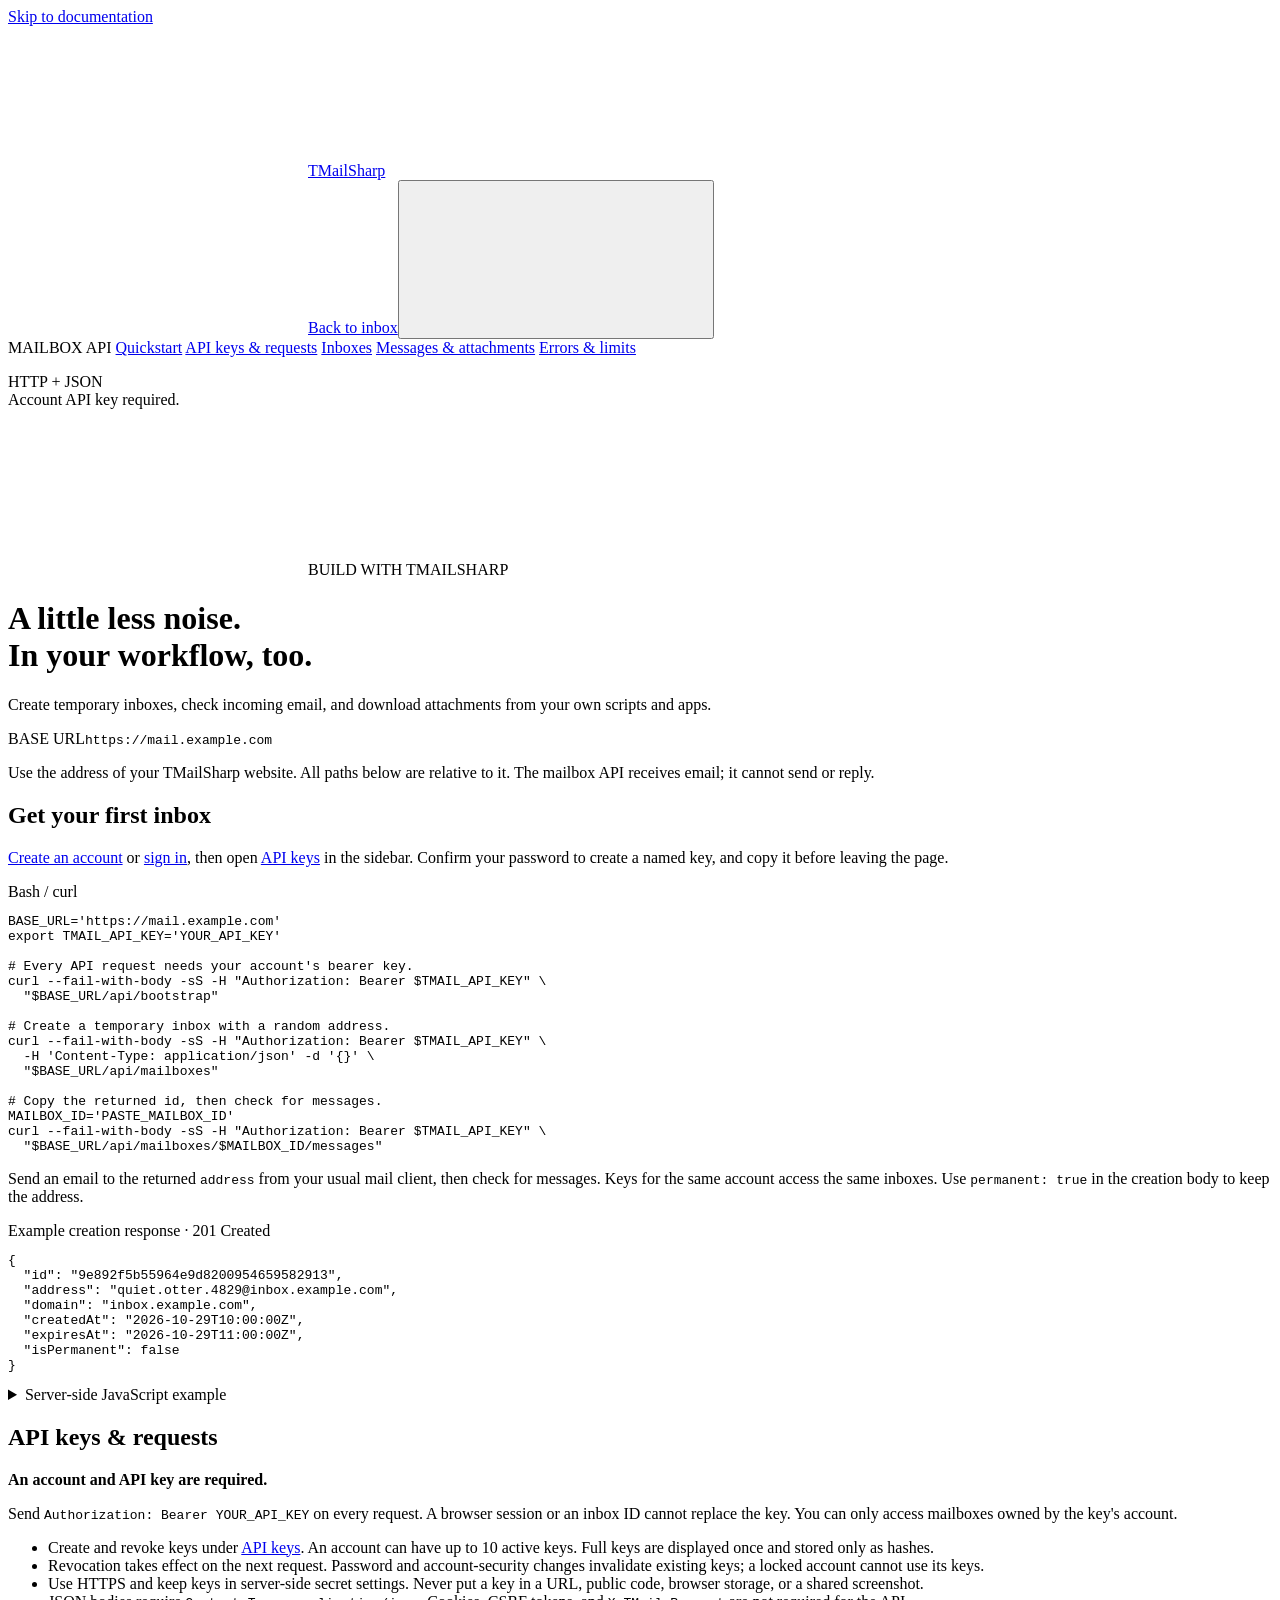
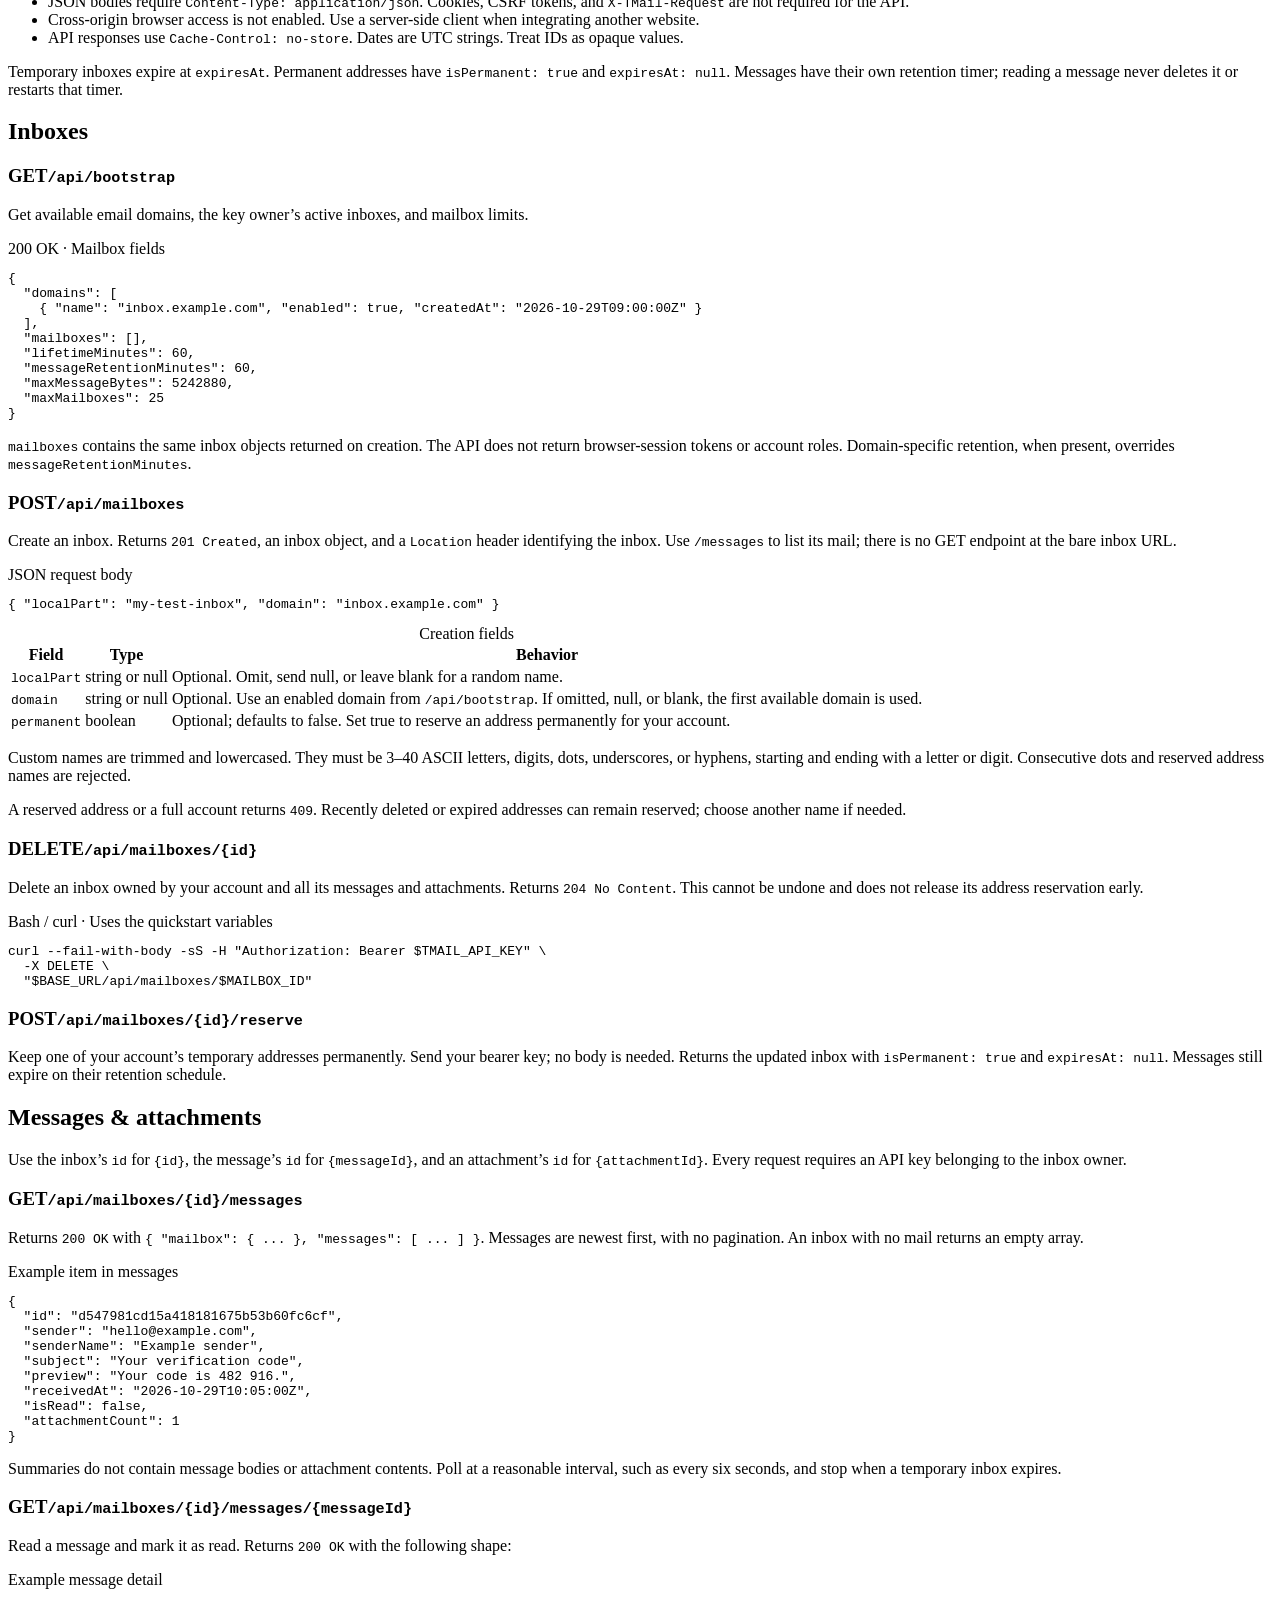
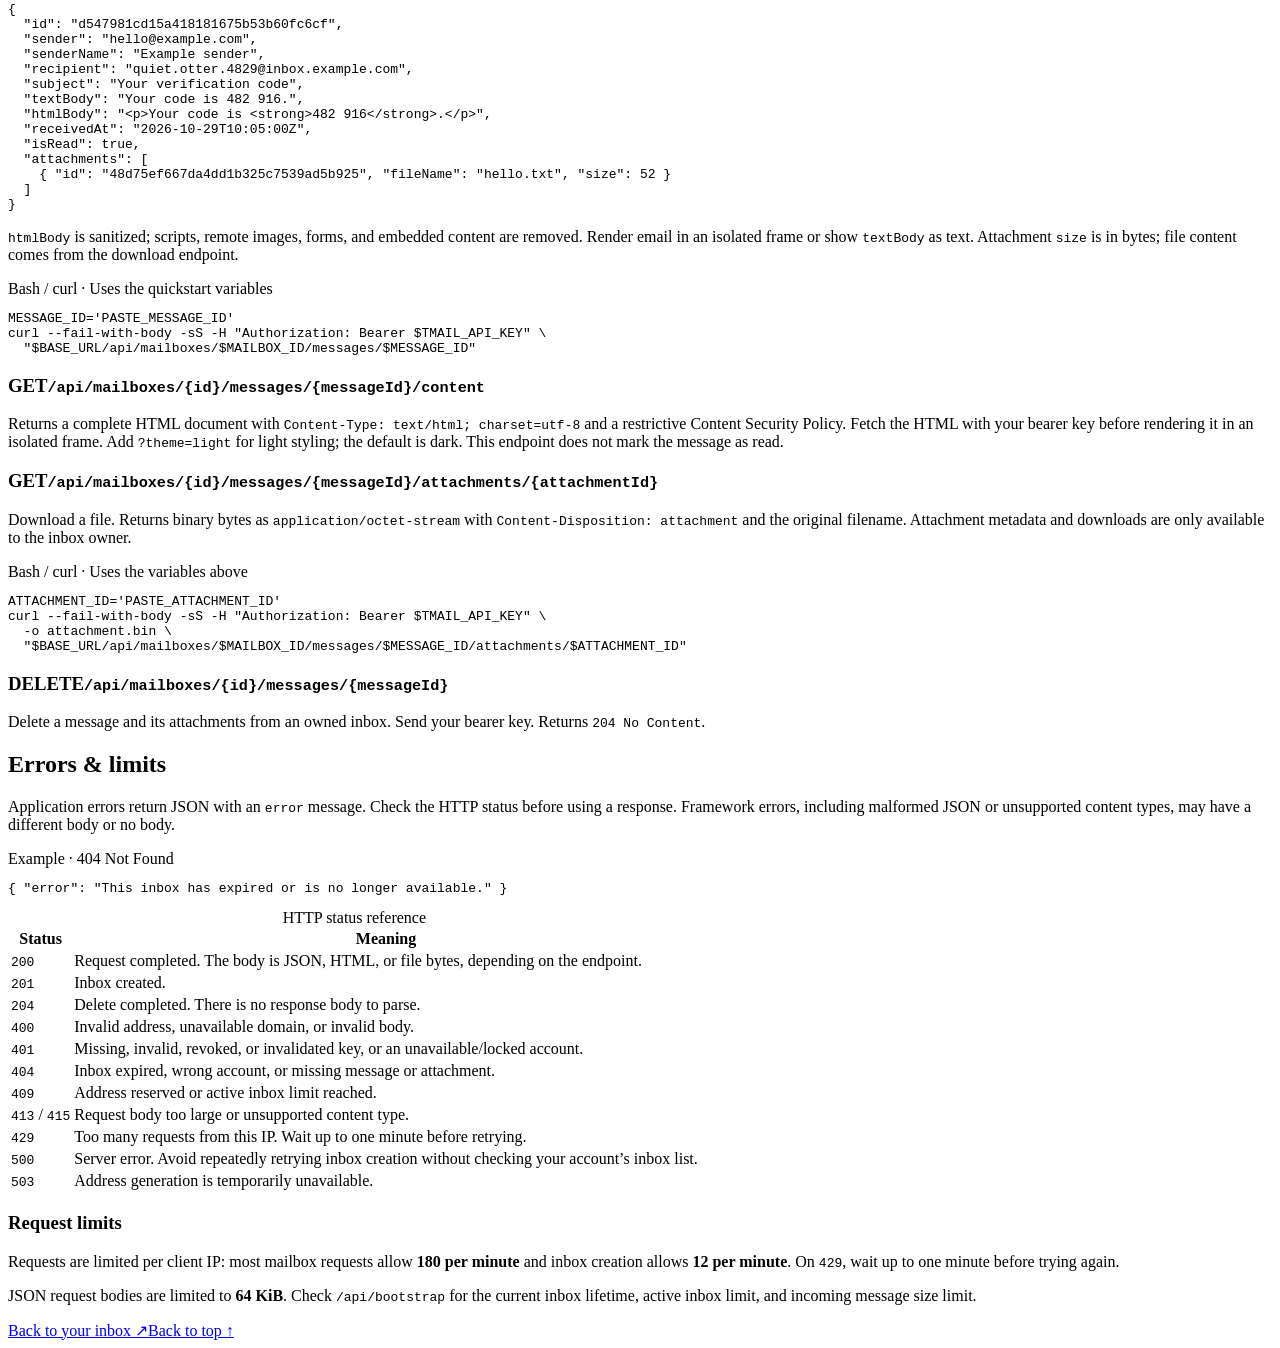
==== commit 362585fc: "Require account API keys for public mailbox endpoints" ====
--- a/src/TMailSharp.Web/wwwroot/docs/index.html
+++ b/src/TMailSharp.Web/wwwroot/docs/index.html
@@ -3,7 +3,7 @@
 <head>
   <meta charset="utf-8">
   <meta name="viewport" content="width=device-width, initial-scale=1">
-  <meta name="description" content="Use the TMailSharp mailbox API to create temporary inboxes, read incoming email, and download attachments. Examples, session access, endpoints, and errors.">
+  <meta name="description" content="Use the TMailSharp mailbox API to create temporary inboxes, read incoming email, and download attachments. Examples, account API keys, endpoints, and errors.">
   <meta name="theme-color" content="#0b1120">
   <title>Mailbox API documentation — TMailSharp</title>
   <link rel="icon" href="/favicon.svg" type="image/svg+xml">
@@ -23,11 +23,11 @@
     <nav class="docs-nav" aria-label="On this page">
       <span class="nav-section-label">MAILBOX API</span>
       <a href="#quickstart">Quickstart</a>
-      <a href="#sessions">Sessions &amp; requests</a>
+      <a href="#authentication">API keys &amp; requests</a>
       <a href="#inboxes">Inboxes</a>
       <a href="#messages">Messages &amp; attachments</a>
       <a href="#errors">Errors &amp; limits</a>
-      <p>HTTP + JSON<br>No API key required.</p>
+      <p>HTTP + JSON<br>Account API key required.</p>
     </nav>
 
     <main id="main-content" class="docs-content" tabindex="-1">
@@ -41,74 +41,65 @@
 
       <section id="quickstart" class="docs-section" aria-labelledby="quickstart-heading">
         <h2 id="quickstart-heading">Get your first inbox</h2>
-        <p>Create an inbox, keep the session cookie, then check for messages. An empty JSON object lets the server choose an available domain and a random address.</p>
-        <div class="docs-code"><div class="docs-code-heading"><span>Bash / curl + jq</span></div><pre data-copyable aria-label="Quickstart curl commands"><code>BASE_URL=<span data-shell-origin>'https://mail.example.com'</span>
-COOKIE_JAR='./tmail-cookies.txt'
-
-# Establish the session and get its request-verification token.
-CSRF_TOKEN=$(curl -fsS -c "$COOKIE_JAR" -b "$COOKIE_JAR" \
-  "$BASE_URL/api/bootstrap" | jq -r '.csrfToken')
-
-# Create an inbox and save its access cookie.
-curl -sS -c "$COOKIE_JAR" -b "$COOKIE_JAR" \
-  -H 'X-TMail-Request: 1' \
-  -H "X-CSRF-TOKEN: $CSRF_TOKEN" \
-  -H 'Content-Type: application/json' \
-  -d '{}' \
+        <p><a href="/account/register">Create an account</a> or <a href="/account/login">sign in</a>, then open <a href="/account/api-keys">API keys</a> in the sidebar. Confirm your password to create a named key, and copy it before leaving the page.</p>
+        <div class="docs-code"><div class="docs-code-heading"><span>Bash / curl</span></div><pre data-copyable aria-label="Quickstart curl commands"><code>BASE_URL=<span data-shell-origin>'https://mail.example.com'</span>
+export TMAIL_API_KEY='YOUR_API_KEY'
+
+# Every API request needs your account's bearer key.
+curl --fail-with-body -sS -H "Authorization: Bearer $TMAIL_API_KEY" \
+  "$BASE_URL/api/bootstrap"
+
+# Create a temporary inbox with a random address.
+curl --fail-with-body -sS -H "Authorization: Bearer $TMAIL_API_KEY" \
+  -H 'Content-Type: application/json' -d '{}' \
   "$BASE_URL/api/mailboxes"
 
-# Copy the id from the response above, then check its inbox.
+# Copy the returned id, then check for messages.
 MAILBOX_ID='PASTE_MAILBOX_ID'
-curl -sS -c "$COOKIE_JAR" -b "$COOKIE_JAR" \
+curl --fail-with-body -sS -H "Authorization: Bearer $TMAIL_API_KEY" \
   "$BASE_URL/api/mailboxes/$MAILBOX_ID/messages"</code></pre></div>
-        <p>Send an email to the returned <code>address</code> from your usual mail client, then check for messages. Keep using the same cookie file for every request.</p>
-        <div class="docs-code"><div class="docs-code-heading"><span>Example creation response · 201 Created</span></div><pre data-copyable aria-label="Example inbox response"><code>{
-  "id": "21fc2b180a734dc0939f8be8125c3d27",
+        <p>Send an email to the returned <code>address</code> from your usual mail client, then check for messages. Keys for the same account access the same inboxes. Use <code>permanent: true</code> in the creation body to keep the address.</p>
+        <div class="docs-code"><div class="docs-code-heading"><span>Example creation response · 201 Created</span></div><pre data-copyable aria-label="Create inbox response"><code>{
+  "id": "9e892f5b55964e9d8200954659582913",
   "address": "quiet.otter.4829@inbox.example.com",
   "domain": "inbox.example.com",
-  "isPermanent": false,
   "createdAt": "2026-10-29T10:00:00Z",
-  "expiresAt": "2026-10-29T11:00:00Z"
-}</code></pre></div>
-        <p class="docs-caption">IDs, domains, timestamps, and limits shown in examples are illustrative. Use the values returned by your server.</p>
+  "expiresAt": "2026-10-29T11:00:00Z",
+  "isPermanent": false
+}</code></pre></div>
         <details class="docs-details">
-          <summary>JavaScript example for a page on this server</summary>
-          <p>Browser requests must use the same origin as TMailSharp. The browser stores the HttpOnly cookie automatically; JavaScript does not need to read it.</p>
-          <div class="docs-code"><div class="docs-code-heading"><span>JavaScript / fetch</span></div><pre data-copyable aria-label="JavaScript inbox example"><code>const bootstrap = await fetch('/api/bootstrap', { credentials: 'same-origin' });
-if (!bootstrap.ok) throw new Error('Could not start the session.');
-const { csrfToken } = await bootstrap.json();
-const created = await fetch('/api/mailboxes', {
-  method: 'POST',
-  credentials: 'same-origin',
-  headers: {
-    'Content-Type': 'application/json',
-    'X-TMail-Request': '1',
-    'X-CSRF-TOKEN': csrfToken
-  },
-  body: JSON.stringify({})
+          <summary>Server-side JavaScript example</summary>
+          <p>Run this on your server with the key in its secret settings. Do not embed an API key in public browser JavaScript.</p>
+          <div class="docs-code"><div class="docs-code-heading"><span>Node.js / fetch</span></div><pre data-copyable aria-label="JavaScript inbox example"><code>const baseUrl = '<span data-origin>https://mail.example.com</span>';
+const apiKey = process.env.TMAIL_API_KEY;
+if (!apiKey) throw new Error('Set TMAIL_API_KEY in your secret settings.');
+const headers = {
+  Authorization: 'Bearer ' + apiKey,
+  'Content-Type': 'application/json'
+};
+const created = await fetch(baseUrl + '/api/mailboxes', {
+  method: 'POST', headers, body: JSON.stringify({})
 });
 const inbox = await created.json();
-if (!created.ok) throw new Error(inbox.error || `HTTP ${created.status}`);
-
-const response = await fetch(`/api/mailboxes/${inbox.id}/messages`, {
-  credentials: 'same-origin'
-});
+if (!created.ok) throw new Error(inbox.error || 'HTTP ' + created.status);
+
+const response = await fetch(baseUrl + '/api/mailboxes/' + inbox.id + '/messages', { headers });
 const result = await response.json();
-if (!response.ok) throw new Error(result.error || `HTTP ${response.status}`);
+if (!response.ok) throw new Error(result.error || 'HTTP ' + response.status);
 console.log(inbox.address, result.messages);</code></pre></div>
         </details>
       </section>
 
-      <section id="sessions" class="docs-section" aria-labelledby="sessions-heading">
-        <h2 id="sessions-heading">Sessions &amp; requests</h2>
-        <div class="docs-note"><strong>Keep your session cookies.</strong><p>Guest inboxes use a protected cookie. Permanent inboxes belong to a signed-in account. Keep every cookie returned by the server, including the request-verification cookie. An address or inbox ID alone never grants access.</p></div>
+      <section id="authentication" class="docs-section" aria-labelledby="authentication-heading">
+        <h2 id="authentication-heading">API keys &amp; requests</h2>
+        <div class="docs-note"><strong>An account and API key are required.</strong><p>Send <code>Authorization: Bearer YOUR_API_KEY</code> on every request. A browser session or an inbox ID cannot replace the key. You can only access mailboxes owned by the key's account.</p></div>
         <ul>
-          <li>Persist cookies between requests. With curl, use both <code>-c</code> and <code>-b</code> with the same file. Keep that file private.</li>
-          <li>For <code>POST</code>, <code>PUT</code>, and <code>DELETE</code>, send <code>X-TMail-Request: 1</code>.</li>
-          <li>Also send <code>X-CSRF-TOKEN</code> with the <code>csrfToken</code> returned by <code>/api/bootstrap</code>. Get a fresh token after signing in or out.</li>
-          <li>For JSON bodies, also send <code>Content-Type: application/json</code>.</li>
-          <li>If you send an <code>Origin</code> header, its scheme, host, and port must match the server. Cross-origin browser access is not enabled; use a server-side client for another website.</li>
-          <li>API responses use <code>Cache-Control: no-store</code>. Dates are UTC strings. Treat all IDs as opaque values.</li>
+          <li>Create and revoke keys under <a href="/account/api-keys">API keys</a>. An account can have up to 10 active keys. Full keys are displayed once and stored only as hashes.</li>
+          <li>Revocation takes effect on the next request. Password and account-security changes invalidate existing keys; a locked account cannot use its keys.</li>
+          <li>Use HTTPS and keep keys in server-side secret settings. Never put a key in a URL, public code, browser storage, or a shared screenshot.</li>
+          <li>JSON bodies require <code>Content-Type: application/json</code>. Cookies, CSRF tokens, and <code>X-TMail-Request</code> are not required for the API.</li>
+          <li>Cross-origin browser access is not enabled. Use a server-side client when integrating another website.</li>
+          <li>API responses use <code>Cache-Control: no-store</code>. Dates are UTC strings. Treat IDs as opaque values.</li>
         </ul>
         <p>Temporary inboxes expire at <code>expiresAt</code>. Permanent addresses have <code>isPermanent: true</code> and <code>expiresAt: null</code>. Messages have their own retention timer; reading a message never deletes it or restarts that timer.</p>
       </section>
@@ -117,7 +108,7 @@
         <h2 id="inboxes-heading">Inboxes</h2>
         <article class="docs-endpoint" id="bootstrap">
           <h3><span class="docs-method">GET</span><code>/api/bootstrap</code></h3>
-          <p>Get available email domains, this session’s active inboxes, and mailbox limits. This is also a way to establish a session before creating an inbox.</p>
+          <p>Get available email domains, the key owner’s active inboxes, and mailbox limits.</p>
           <div class="docs-code"><div class="docs-code-heading"><span>200 OK · Mailbox fields</span></div><pre data-copyable aria-label="Bootstrap mailbox fields"><code>{
   "domains": [
     { "name": "inbox.example.com", "enabled": true, "createdAt": "2026-10-29T09:00:00Z" }
@@ -125,11 +116,10 @@
   "mailboxes": [],
   "lifetimeMinutes": 60,
   "messageRetentionMinutes": 60,
-  "csrfToken": "TOKEN_FOR_THIS_SESSION",
   "maxMessageBytes": 5242880,
-  "maxMailboxes": 10
-}</code></pre></div>
-          <p>Only mailbox-related fields are shown above; other response fields can be ignored. <code>mailboxes</code> contains the same inbox objects returned on creation. <code>user</code> is null for guests or identifies the current signed-in account. Domain-specific retention, when present, overrides <code>messageRetentionMinutes</code>.</p>
+  "maxMailboxes": 25
+}</code></pre></div>
+          <p><code>mailboxes</code> contains the same inbox objects returned on creation. The API does not return browser-session tokens or account roles. Domain-specific retention, when present, overrides <code>messageRetentionMinutes</code>.</p>
         </article>
         <article class="docs-endpoint" id="create-inbox">
           <h3><span class="docs-method docs-method-post">POST</span><code>/api/mailboxes</code></h3>
@@ -138,28 +128,27 @@
           <div class="docs-table-wrap"><table><caption>Creation fields</caption><thead><tr><th>Field</th><th>Type</th><th>Behavior</th></tr></thead><tbody>
             <tr><td><code>localPart</code></td><td>string or null</td><td>Optional. Omit, send null, or leave blank for a random name.</td></tr>
             <tr><td><code>domain</code></td><td>string or null</td><td>Optional. Use an enabled domain from <code>/api/bootstrap</code>. If omitted, null, or blank, the first available domain is used.</td></tr>
-            <tr><td><code>permanent</code></td><td>boolean</td><td>Optional; defaults to false. Set true while signed in to reserve an address permanently.</td></tr>
+            <tr><td><code>permanent</code></td><td>boolean</td><td>Optional; defaults to false. Set true to reserve an address permanently for your account.</td></tr>
           </tbody></table></div>
           <p>Custom names are trimmed and lowercased. They must be 3–40 ASCII letters, digits, dots, underscores, or hyphens, starting and ending with a letter or digit. Consecutive dots and reserved address names are rejected.</p>
-          <p>A reserved address or a full session returns <code>409</code>. Recently deleted or expired addresses can remain reserved; choose another name if needed.</p>
+          <p>A reserved address or a full account returns <code>409</code>. Recently deleted or expired addresses can remain reserved; choose another name if needed.</p>
         </article>
         <article class="docs-endpoint" id="delete-inbox">
           <h3><span class="docs-method docs-method-delete">DELETE</span><code>/api/mailboxes/{id}</code></h3>
-          <p>Delete an inbox owned by this session and all its messages and attachments. Returns <code>204 No Content</code>. This cannot be undone and does not release its address reservation early.</p>
-          <div class="docs-code"><div class="docs-code-heading"><span>Bash / curl · Uses the quickstart variables</span></div><pre data-copyable aria-label="Delete inbox command"><code>curl -sS -c "$COOKIE_JAR" -b "$COOKIE_JAR" \
-  -X DELETE -H 'X-TMail-Request: 1' \
-  -H "X-CSRF-TOKEN: $CSRF_TOKEN" \
+          <p>Delete an inbox owned by your account and all its messages and attachments. Returns <code>204 No Content</code>. This cannot be undone and does not release its address reservation early.</p>
+          <div class="docs-code"><div class="docs-code-heading"><span>Bash / curl · Uses the quickstart variables</span></div><pre data-copyable aria-label="Delete inbox command"><code>curl --fail-with-body -sS -H "Authorization: Bearer $TMAIL_API_KEY" \
+  -X DELETE \
   "$BASE_URL/api/mailboxes/$MAILBOX_ID"</code></pre></div>
         </article>
         <article class="docs-endpoint" id="reserve-inbox">
           <h3><span class="docs-method docs-method-post">POST</span><code>/api/mailboxes/{id}/reserve</code></h3>
-          <p>While signed in, keep one of your temporary addresses permanently. Send both request headers; no body is needed. Returns the updated inbox with <code>isPermanent: true</code> and <code>expiresAt: null</code>. Messages still expire on their retention schedule.</p>
+          <p>Keep one of your account’s temporary addresses permanently. Send your bearer key; no body is needed. Returns the updated inbox with <code>isPermanent: true</code> and <code>expiresAt: null</code>. Messages still expire on their retention schedule.</p>
         </article>
       </section>
 
       <section id="messages" class="docs-section" aria-labelledby="messages-heading">
         <h2 id="messages-heading">Messages &amp; attachments</h2>
-        <p>Use the inbox’s <code>id</code> for <code>{id}</code>, the message’s <code>id</code> for <code>{messageId}</code>, and an attachment’s <code>id</code> for <code>{attachmentId}</code>. Every request requires the owning session cookie.</p>
+        <p>Use the inbox’s <code>id</code> for <code>{id}</code>, the message’s <code>id</code> for <code>{messageId}</code>, and an attachment’s <code>id</code> for <code>{attachmentId}</code>. Every request requires an API key belonging to the inbox owner.</p>
         <article class="docs-endpoint" id="list-messages">
           <h3><span class="docs-method">GET</span><code>/api/mailboxes/{id}/messages</code></h3>
           <p>Returns <code>200 OK</code> with <code>{ "mailbox": { ... }, "messages": [ ... ] }</code>. Messages are newest first, with no pagination. An inbox with no mail returns an empty array.</p>
@@ -194,24 +183,24 @@
 }</code></pre></div>
           <p><code>htmlBody</code> is sanitized; scripts, remote images, forms, and embedded content are removed. Render email in an isolated frame or show <code>textBody</code> as text. Attachment <code>size</code> is in bytes; file content comes from the download endpoint.</p>
           <div class="docs-code"><div class="docs-code-heading"><span>Bash / curl · Uses the quickstart variables</span></div><pre data-copyable aria-label="Read message command"><code>MESSAGE_ID='PASTE_MESSAGE_ID'
-curl -sS -c "$COOKIE_JAR" -b "$COOKIE_JAR" \
+curl --fail-with-body -sS -H "Authorization: Bearer $TMAIL_API_KEY" \
   "$BASE_URL/api/mailboxes/$MAILBOX_ID/messages/$MESSAGE_ID"</code></pre></div>
         </article>
         <article class="docs-endpoint" id="message-html">
           <h3><span class="docs-method">GET</span><code>/api/mailboxes/{id}/messages/{messageId}/content</code></h3>
-          <p>Returns a complete HTML document with <code>Content-Type: text/html; charset=utf-8</code> and a restrictive Content Security Policy, suitable for a same-origin iframe. Add <code>?theme=light</code> for light styling; the default is dark. This endpoint does not mark the message as read.</p>
+          <p>Returns a complete HTML document with <code>Content-Type: text/html; charset=utf-8</code> and a restrictive Content Security Policy. Fetch the HTML with your bearer key before rendering it in an isolated frame. Add <code>?theme=light</code> for light styling; the default is dark. This endpoint does not mark the message as read.</p>
         </article>
         <article class="docs-endpoint" id="download-attachment">
           <h3><span class="docs-method">GET</span><code>/api/mailboxes/{id}/messages/{messageId}/attachments/{attachmentId}</code></h3>
           <p>Download a file. Returns binary bytes as <code>application/octet-stream</code> with <code>Content-Disposition: attachment</code> and the original filename. Attachment metadata and downloads are only available to the inbox owner.</p>
           <div class="docs-code"><div class="docs-code-heading"><span>Bash / curl · Uses the variables above</span></div><pre data-copyable aria-label="Download attachment command"><code>ATTACHMENT_ID='PASTE_ATTACHMENT_ID'
-curl --fail-with-body -sS -c "$COOKIE_JAR" -b "$COOKIE_JAR" \
+curl --fail-with-body -sS -H "Authorization: Bearer $TMAIL_API_KEY" \
   -o attachment.bin \
   "$BASE_URL/api/mailboxes/$MAILBOX_ID/messages/$MESSAGE_ID/attachments/$ATTACHMENT_ID"</code></pre></div>
         </article>
         <article class="docs-endpoint" id="delete-message">
           <h3><span class="docs-method docs-method-delete">DELETE</span><code>/api/mailboxes/{id}/messages/{messageId}</code></h3>
-          <p>Delete a message and its attachments from an owned inbox. Send <code>X-TMail-Request: 1</code>. Returns <code>204 No Content</code>.</p>
+          <p>Delete a message and its attachments from an owned inbox. Send your bearer key. Returns <code>204 No Content</code>.</p>
         </article>
       </section>
 
@@ -223,14 +212,13 @@
           <tr><td><code>200</code></td><td>Request completed. The body is JSON, HTML, or file bytes, depending on the endpoint.</td></tr>
           <tr><td><code>201</code></td><td>Inbox created.</td></tr>
           <tr><td><code>204</code></td><td>Delete completed. There is no response body to parse.</td></tr>
-          <tr><td><code>400</code></td><td>Invalid address, unavailable domain, invalid body, or missing/expired request-verification token.</td></tr>
-          <tr><td><code>401</code></td><td>Sign in to create or reserve a permanent address.</td></tr>
-          <tr><td><code>403</code></td><td>Missing <code>X-TMail-Request: 1</code> or an Origin that does not match the server.</td></tr>
-          <tr><td><code>404</code></td><td>Inbox expired, wrong session, or missing message or attachment.</td></tr>
+          <tr><td><code>400</code></td><td>Invalid address, unavailable domain, or invalid body.</td></tr>
+          <tr><td><code>401</code></td><td>Missing, invalid, revoked, or invalidated key, or an unavailable/locked account.</td></tr>
+          <tr><td><code>404</code></td><td>Inbox expired, wrong account, or missing message or attachment.</td></tr>
           <tr><td><code>409</code></td><td>Address reserved or active inbox limit reached.</td></tr>
           <tr><td><code>413</code> / <code>415</code></td><td>Request body too large or unsupported content type.</td></tr>
           <tr><td><code>429</code></td><td>Too many requests from this IP. Wait up to one minute before retrying.</td></tr>
-          <tr><td><code>500</code></td><td>Server error. Avoid repeatedly retrying inbox creation without checking your session’s inbox list.</td></tr>
+          <tr><td><code>500</code></td><td>Server error. Avoid repeatedly retrying inbox creation without checking your account’s inbox list.</td></tr>
           <tr><td><code>503</code></td><td>Address generation is temporarily unavailable.</td></tr>
         </tbody></table></div>
         <h3 class="docs-subheading">Request limits</h3>
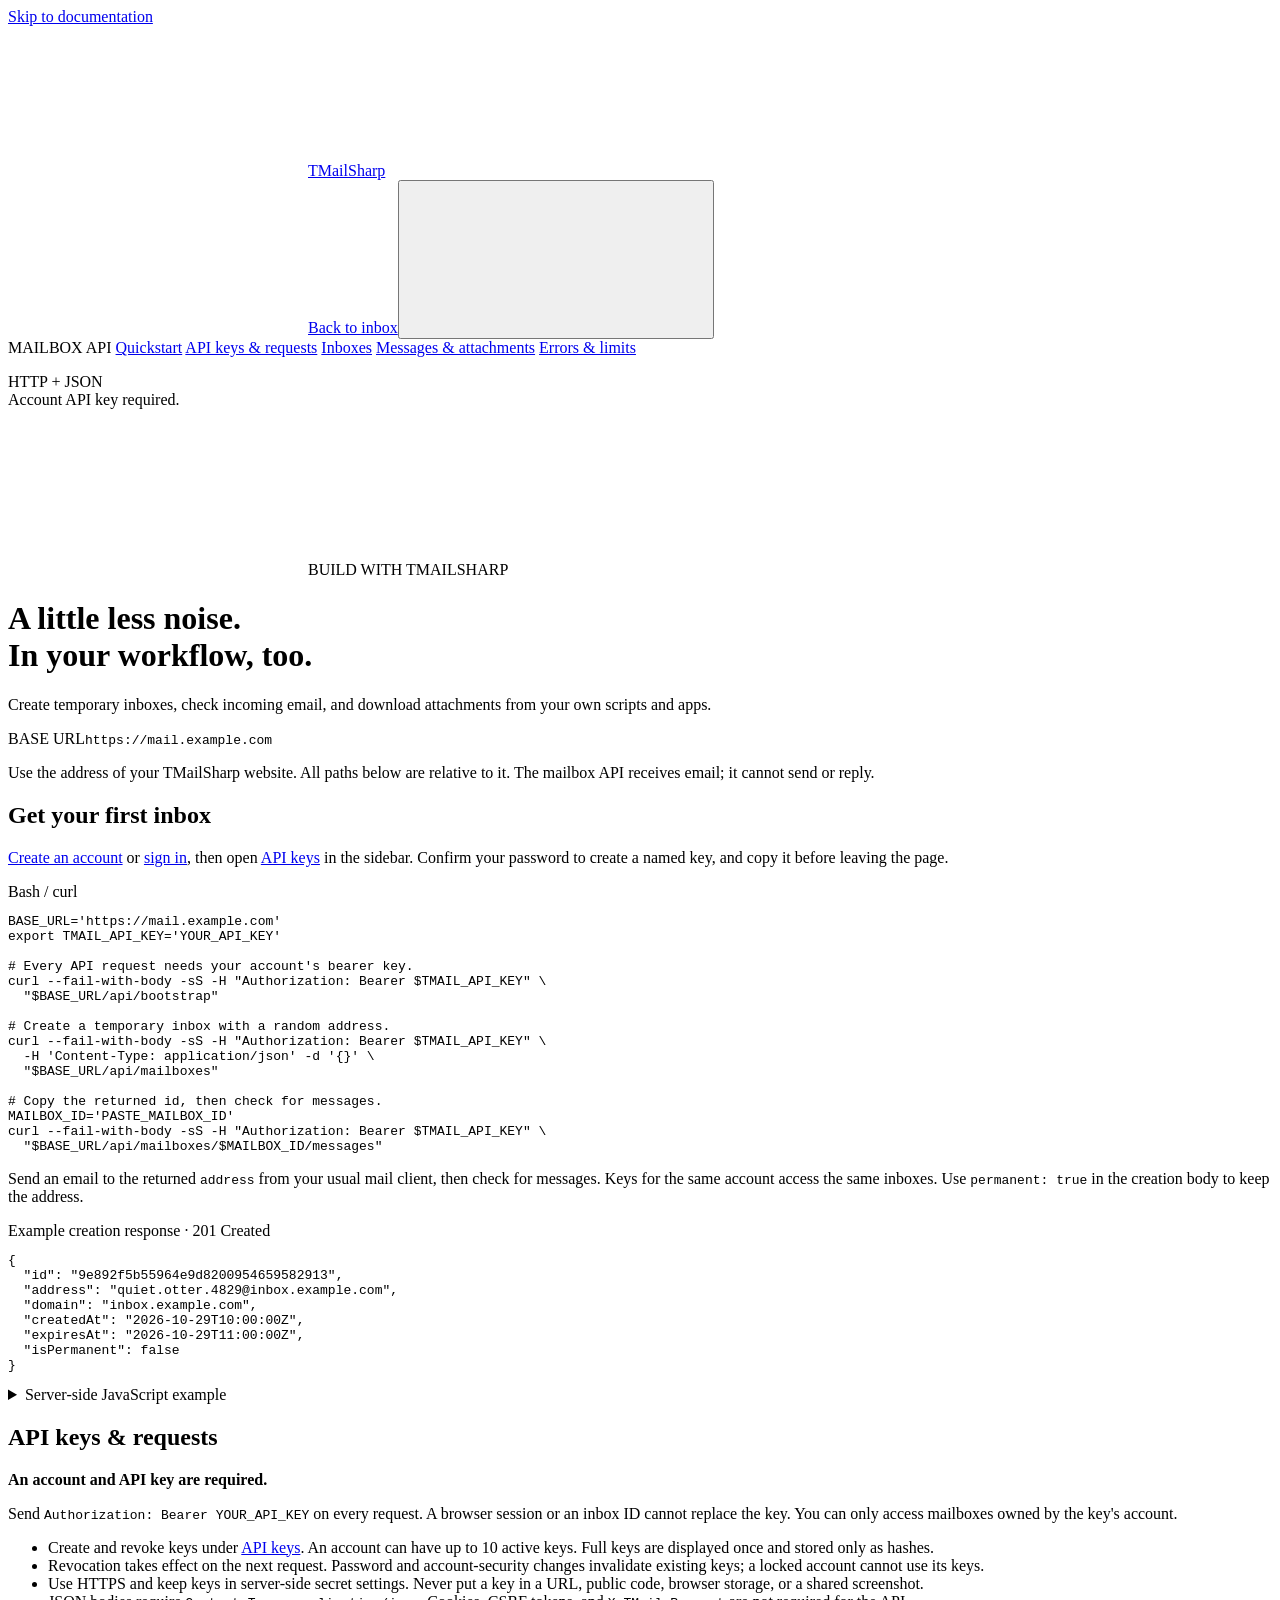
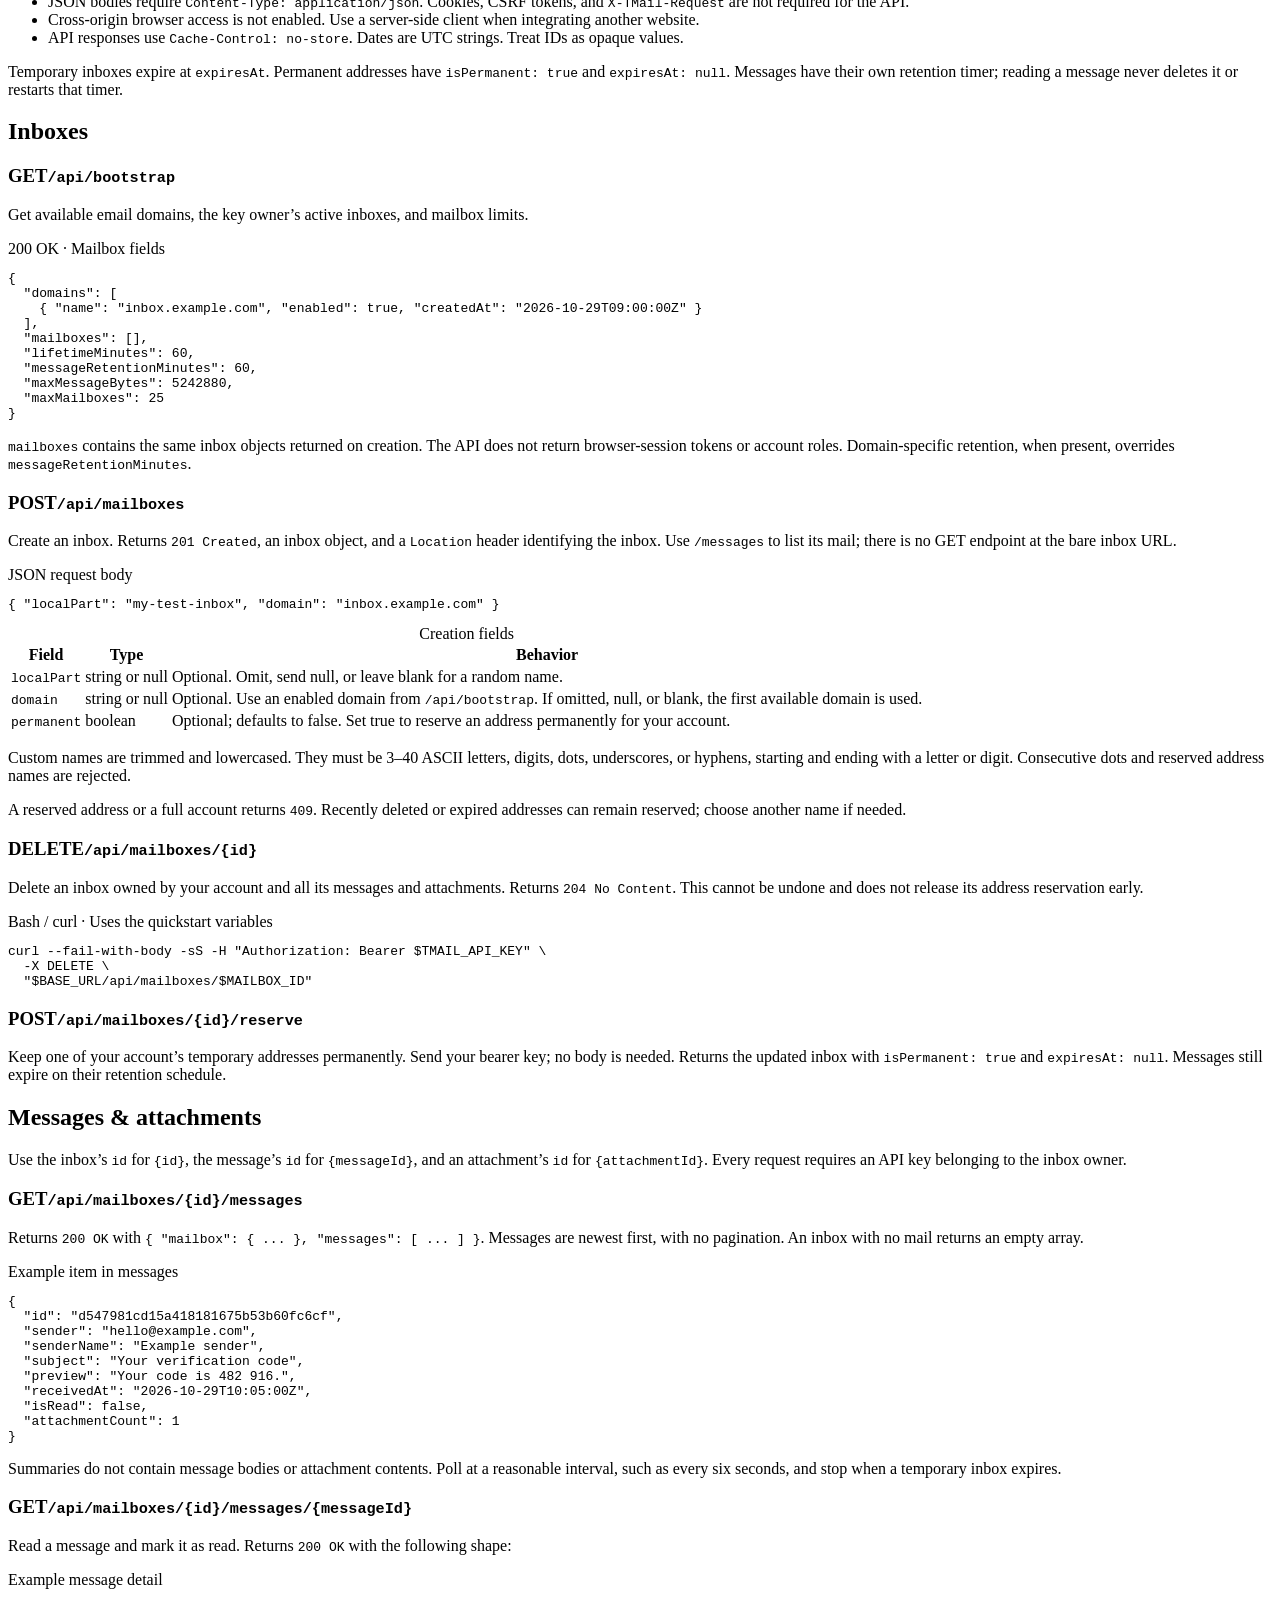
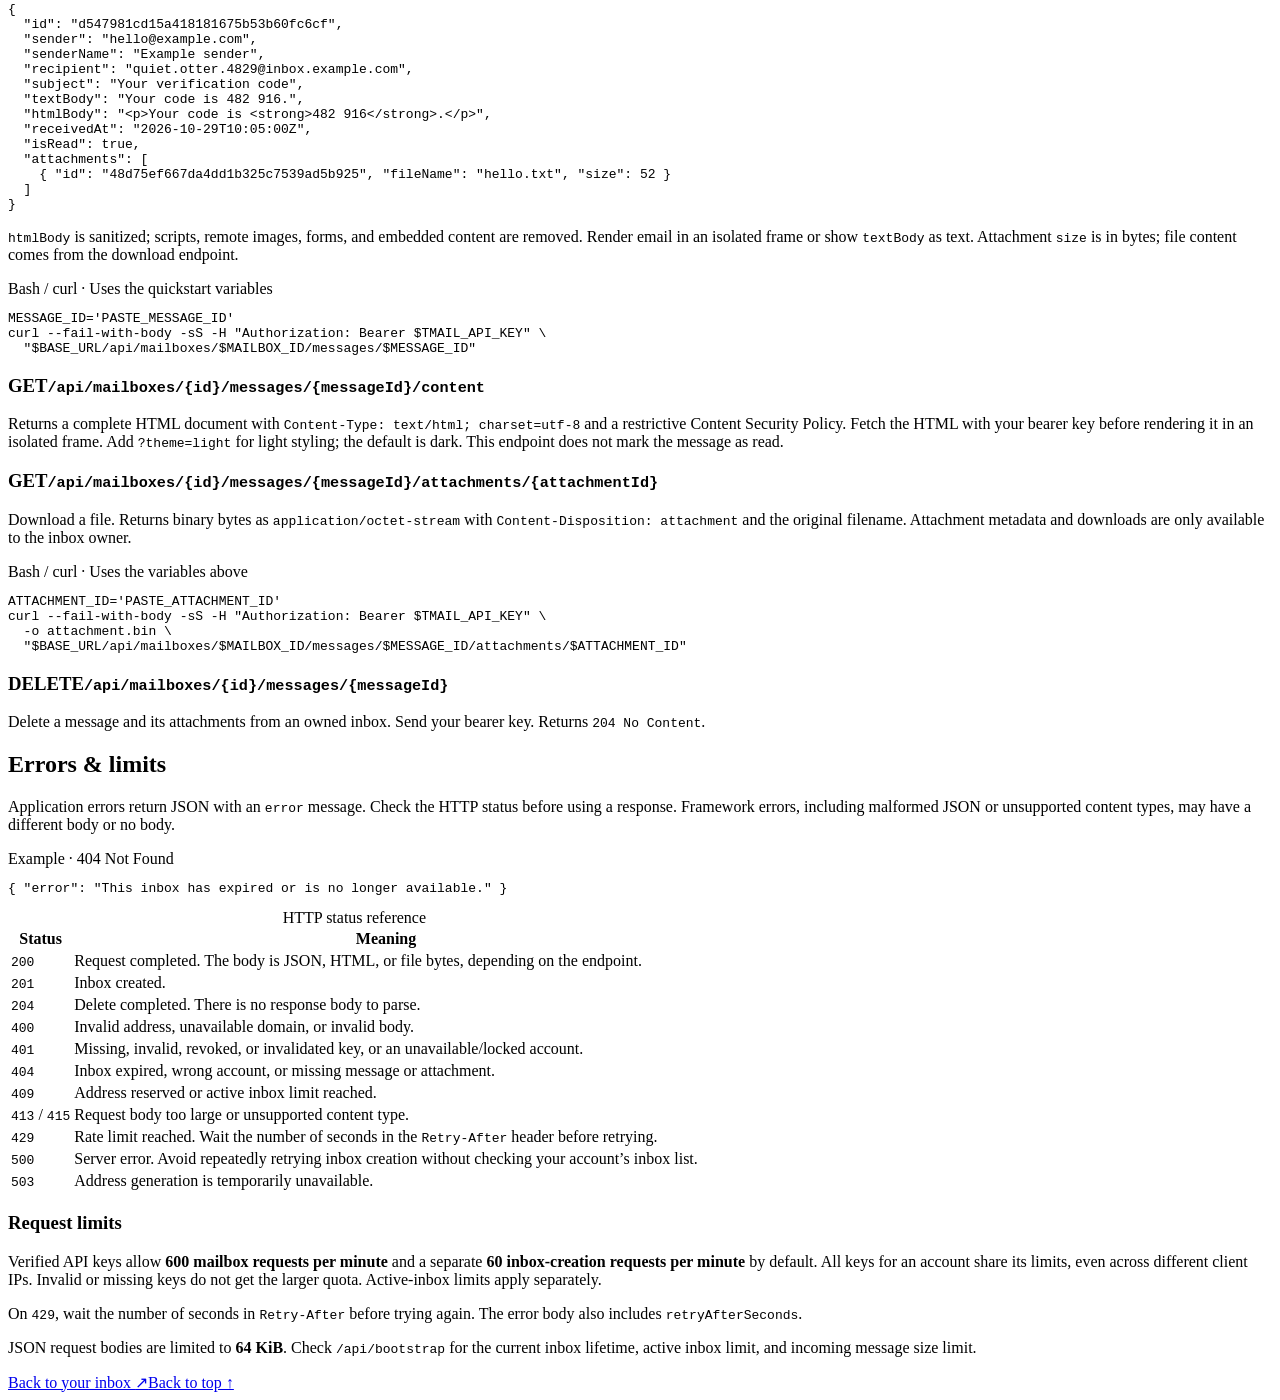
==== commit 88387e73: "Add proof-of-work sign-in checks and higher API key limits" ====
--- a/src/TMailSharp.Web/wwwroot/docs/index.html
+++ b/src/TMailSharp.Web/wwwroot/docs/index.html
@@ -217,12 +217,13 @@
           <tr><td><code>404</code></td><td>Inbox expired, wrong account, or missing message or attachment.</td></tr>
           <tr><td><code>409</code></td><td>Address reserved or active inbox limit reached.</td></tr>
           <tr><td><code>413</code> / <code>415</code></td><td>Request body too large or unsupported content type.</td></tr>
-          <tr><td><code>429</code></td><td>Too many requests from this IP. Wait up to one minute before retrying.</td></tr>
+          <tr><td><code>429</code></td><td>Rate limit reached. Wait the number of seconds in the <code>Retry-After</code> header before retrying.</td></tr>
           <tr><td><code>500</code></td><td>Server error. Avoid repeatedly retrying inbox creation without checking your account’s inbox list.</td></tr>
           <tr><td><code>503</code></td><td>Address generation is temporarily unavailable.</td></tr>
         </tbody></table></div>
         <h3 class="docs-subheading">Request limits</h3>
-        <p>Requests are limited per client IP: most mailbox requests allow <strong>180 per minute</strong> and inbox creation allows <strong>12 per minute</strong>. On <code>429</code>, wait up to one minute before trying again.</p>
+        <p>Verified API keys allow <strong>600 mailbox requests per minute</strong> and a separate <strong>60 inbox-creation requests per minute</strong> by default. All keys for an account share its limits, even across different client IPs. Invalid or missing keys do not get the larger quota. Active-inbox limits apply separately.</p>
+        <p>On <code>429</code>, wait the number of seconds in <code>Retry-After</code> before trying again. The error body also includes <code>retryAfterSeconds</code>.</p>
         <p>JSON request bodies are limited to <strong>64 KiB</strong>. Check <code>/api/bootstrap</code> for the current inbox lifetime, active inbox limit, and incoming message size limit.</p>
       </section>
       <footer class="docs-footer"><a href="/">Back to your inbox <span aria-hidden="true">↗</span></a><a href="#main-content">Back to top ↑</a></footer>
